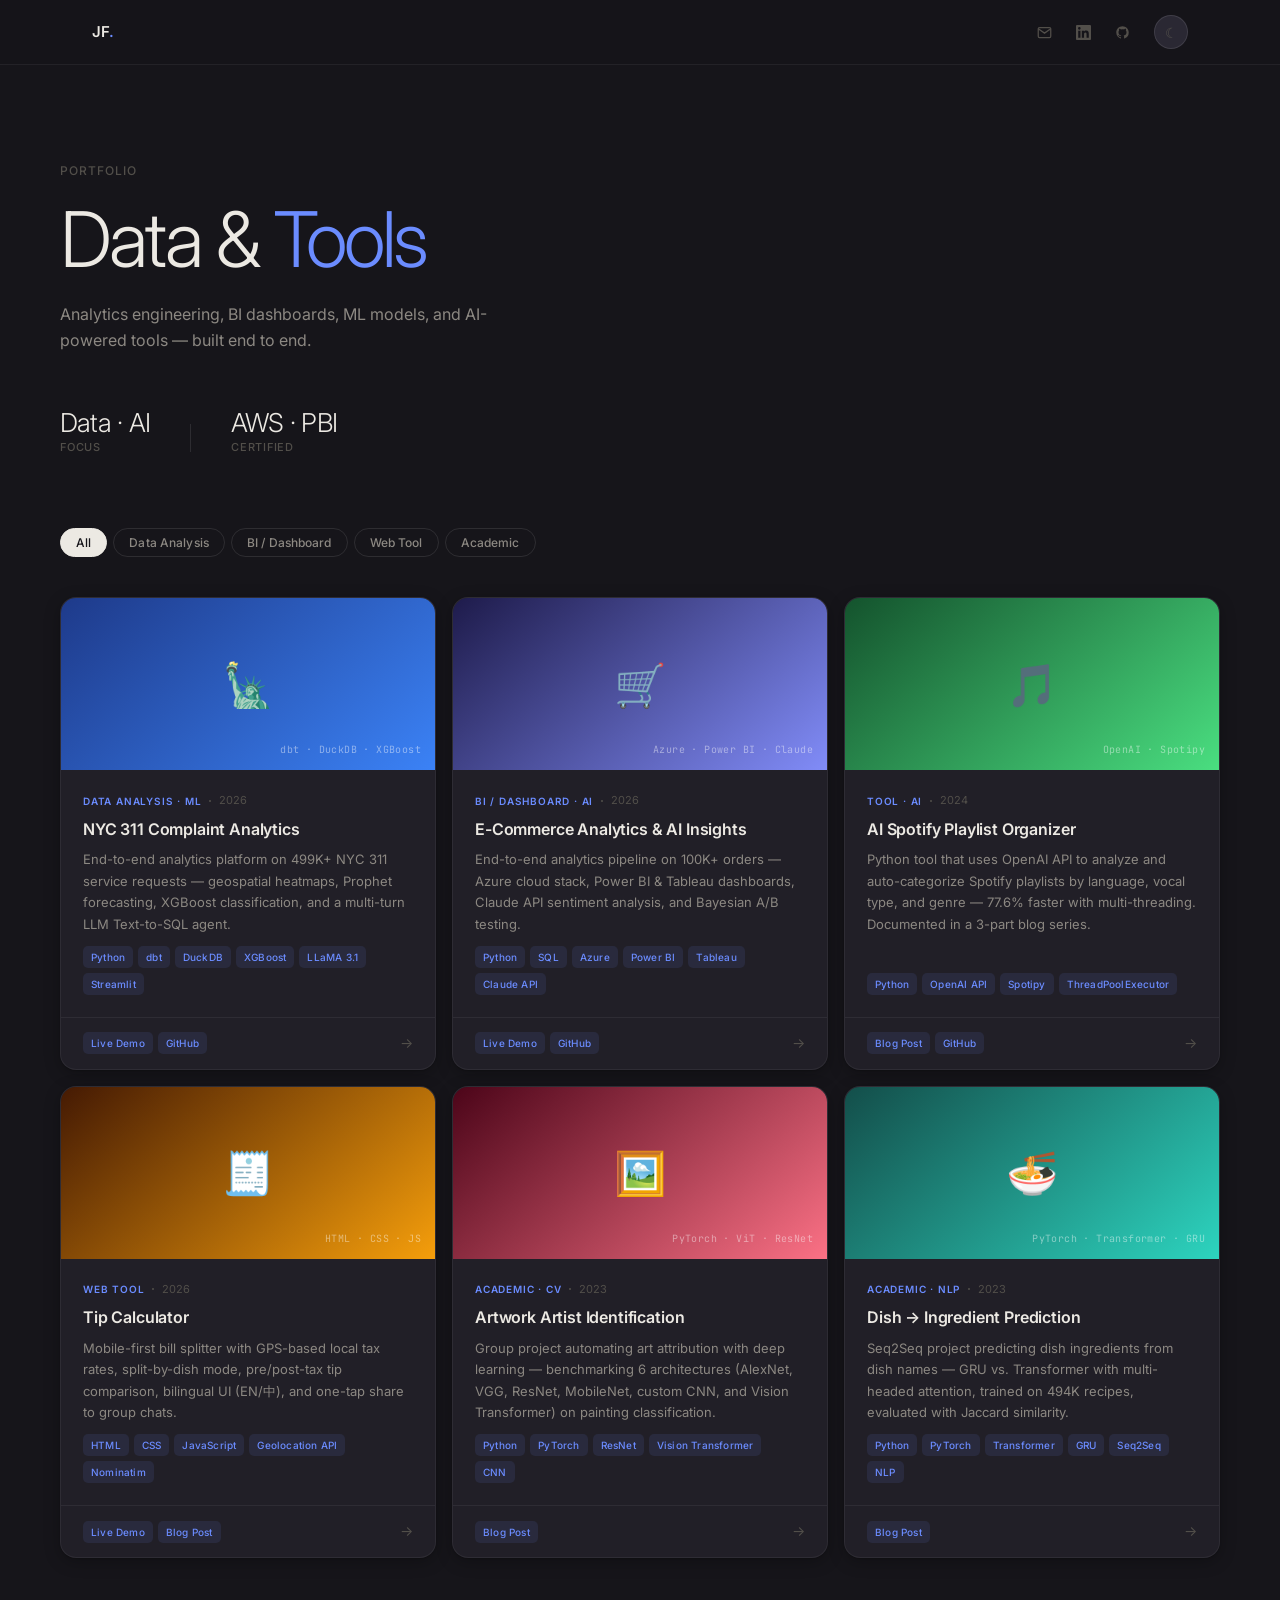
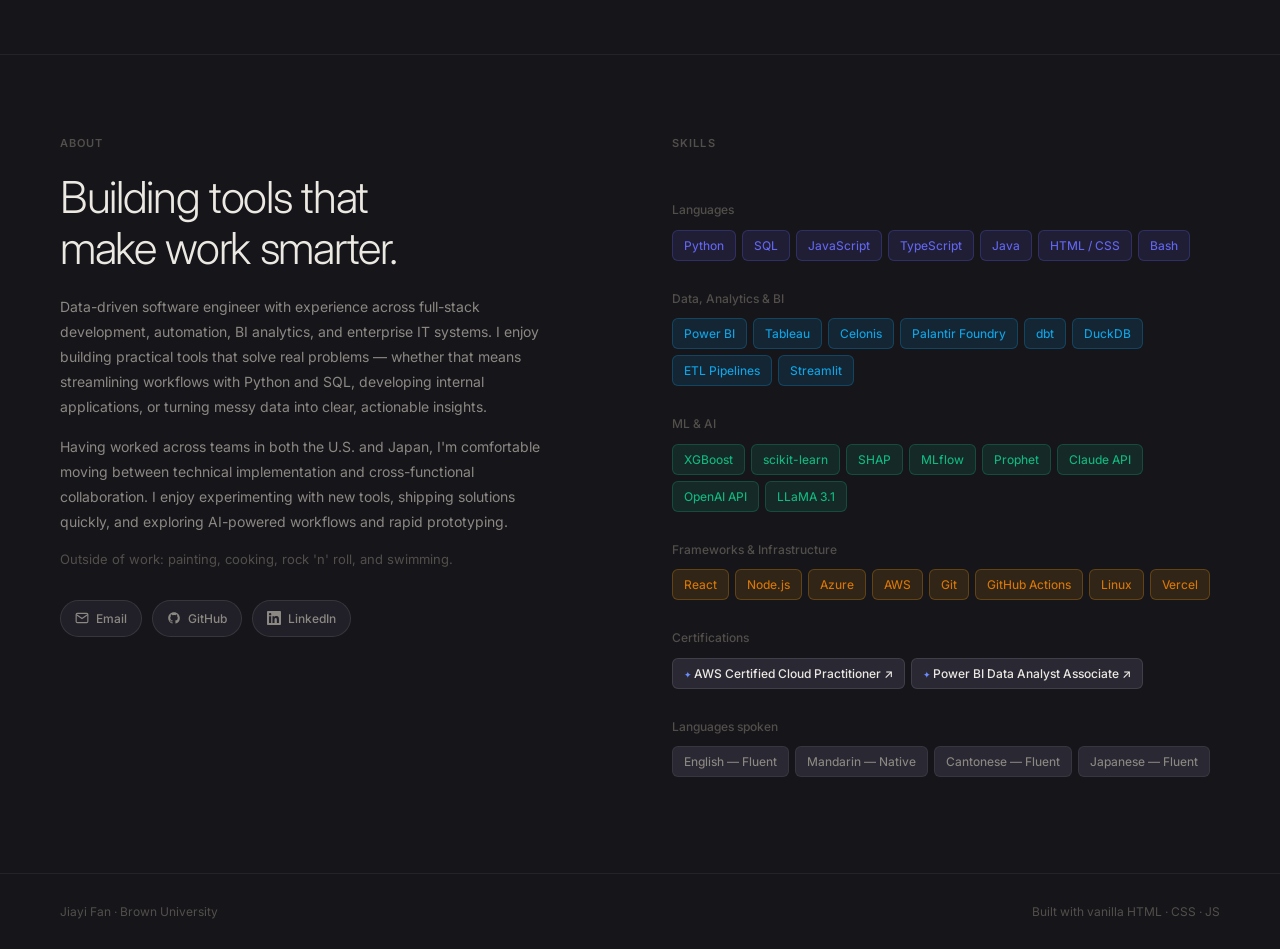
==== index.html @ 29609588 "Hide email text, update About bio from LinkedIn" ====
<!DOCTYPE html>
<html lang="en" data-theme="dark">
<head>
  <meta charset="UTF-8" />
  <meta name="viewport" content="width=device-width, initial-scale=1.0" />
  <title>JF — Data & Tools Portfolio</title>
  <meta name="description" content="Portfolio of data analytics, BI dashboards, and web tools by JF." />
  <link rel="stylesheet" href="style.css" />
  <link rel="preconnect" href="https://fonts.googleapis.com" />
  <link href="https://fonts.googleapis.com/css2?family=Inter:wght@300;400;500;600&family=JetBrains+Mono:wght@400;500&display=swap" rel="stylesheet" />
</head>
<body>

  <header class="site-header">
    <div class="header-inner">
      <div class="logo">JF<span class="logo-dot">.</span></div>
      <nav class="header-nav">
        <a href="mailto:jiayi_fan@alumni.brown.edu" class="nav-link nav-icon" aria-label="Email me">
          <svg width="15" height="15" viewBox="0 0 24 24" fill="none" stroke="currentColor" stroke-width="2"><path d="M4 4h16c1.1 0 2 .9 2 2v12c0 1.1-.9 2-2 2H4c-1.1 0-2-.9-2-2V6c0-1.1.9-2 2-2z"/><polyline points="22,6 12,13 2,6"/></svg>
        </a>
        <a href="https://www.linkedin.com/in/jiayifan26/" target="_blank" class="nav-link nav-icon" aria-label="LinkedIn">
          <svg width="15" height="15" viewBox="0 0 24 24" fill="currentColor"><path d="M20.447 20.452h-3.554v-5.569c0-1.328-.027-3.037-1.852-3.037-1.853 0-2.136 1.445-2.136 2.939v5.667H9.351V9h3.414v1.561h.046c.477-.9 1.637-1.85 3.37-1.85 3.601 0 4.267 2.37 4.267 5.455v6.286zM5.337 7.433a2.062 2.062 0 01-2.063-2.065 2.064 2.064 0 112.063 2.065zm1.782 13.019H3.555V9h3.564v11.452zM22.225 0H1.771C.792 0 0 .774 0 1.729v20.542C0 23.227.792 24 1.771 24h20.451C23.2 24 24 23.227 24 22.271V1.729C24 .774 23.2 0 22.222 0h.003z"/></svg>
        </a>
        <a href="https://github.com/jfan4926" target="_blank" class="nav-link nav-icon" aria-label="GitHub">
          <svg width="15" height="15" viewBox="0 0 24 24" fill="currentColor"><path d="M12 2C6.477 2 2 6.484 2 12.017c0 4.425 2.865 8.18 6.839 9.504.5.092.682-.217.682-.483 0-.237-.008-.868-.013-1.703-2.782.605-3.369-1.343-3.369-1.343-.454-1.158-1.11-1.466-1.11-1.466-.908-.62.069-.608.069-.608 1.003.07 1.531 1.032 1.531 1.032.892 1.53 2.341 1.088 2.91.832.092-.647.35-1.088.636-1.338-2.22-.253-4.555-1.113-4.555-4.951 0-1.093.39-1.988 1.029-2.688-.103-.253-.446-1.272.098-2.65 0 0 .84-.27 2.75 1.026A9.564 9.564 0 0112 6.844c.85.004 1.705.115 2.504.337 1.909-1.296 2.747-1.027 2.747-1.027.546 1.379.202 2.398.1 2.651.64.7 1.028 1.595 1.028 2.688 0 3.848-2.339 4.695-4.566 4.943.359.309.678.92.678 1.855 0 1.338-.012 2.419-.012 2.747 0 .268.18.58.688.482A10.019 10.019 0 0022 12.017C22 6.484 17.522 2 12 2z"/></svg>
        </a>
        <button class="theme-toggle" id="themeToggle" aria-label="Toggle theme">
          <span class="theme-icon sun">&#9728;</span>
          <span class="theme-icon moon">&#9790;</span>
        </button>
      </nav>
    </div>
  </header>

  <main>
    <!-- Hero -->
    <section class="hero">
      <div class="hero-inner">
        <p class="hero-eyebrow">Portfolio</p>
        <h1 class="hero-title">Data &amp; <em>Tools</em></h1>
        <p class="hero-sub">Analytics engineering, BI dashboards, ML models, and AI-powered tools — built end to end.</p>
        <div class="hero-stats">
          <div class="stat">
            <span class="stat-num">Data · AI</span>
            <span class="stat-label">Focus</span>
          </div>
          <div class="stat-divider"></div>
          <div class="stat">
            <span class="stat-num">AWS · PBI</span>
            <span class="stat-label">Certified</span>
          </div>
        </div>
      </div>
    </section>

    <!-- Filter -->
    <section class="filter-bar">
      <div class="filter-inner">
        <button class="filter-btn active" data-filter="all">All</button>
        <button class="filter-btn" data-filter="da">Data Analysis</button>
        <button class="filter-btn" data-filter="bi">BI / Dashboard</button>
        <button class="filter-btn" data-filter="tool">Web Tool</button>
        <button class="filter-btn" data-filter="academic">Academic</button>
      </div>
    </section>

    <!-- Project grid -->
    <section class="grid-section">
      <div class="project-grid" id="projectGrid"></div>
    </section>

    <!-- About & Contact -->
    <section class="about-section">
      <div class="about-inner">

        <div class="about-bio">
          <p class="section-label">About</p>
          <h2 class="about-title">Building tools that<br>make work smarter.</h2>
          <p class="about-text">Data-driven software engineer with experience across full-stack development, automation, BI analytics, and enterprise IT systems. I enjoy building practical tools that solve real problems — whether that means streamlining workflows with Python and SQL, developing internal applications, or turning messy data into clear, actionable insights.</p>
          <p class="about-text">Having worked across teams in both the U.S. and Japan, I'm comfortable moving between technical implementation and cross-functional collaboration. I enjoy experimenting with new tools, shipping solutions quickly, and exploring AI-powered workflows and rapid prototyping.</p>
          <p class="about-text" style="color: var(--text-3); font-size: 13px;">Outside of work: painting, cooking, rock 'n' roll, and swimming.</p>
          <div class="contact-links">
            <a href="mailto:jiayi_fan@alumni.brown.edu" class="contact-chip">
              <svg width="14" height="14" viewBox="0 0 24 24" fill="none" stroke="currentColor" stroke-width="2"><path d="M4 4h16c1.1 0 2 .9 2 2v12c0 1.1-.9 2-2 2H4c-1.1 0-2-.9-2-2V6c0-1.1.9-2 2-2z"/><polyline points="22,6 12,13 2,6"/></svg>
              Email
            </a>
            <a href="https://github.com/jfan4926" target="_blank" class="contact-chip">
              <svg width="14" height="14" viewBox="0 0 24 24" fill="currentColor"><path d="M12 2C6.477 2 2 6.484 2 12.017c0 4.425 2.865 8.18 6.839 9.504.5.092.682-.217.682-.483 0-.237-.008-.868-.013-1.703-2.782.605-3.369-1.343-3.369-1.343-.454-1.158-1.11-1.466-1.11-1.466-.908-.62.069-.608.069-.608 1.003.07 1.531 1.032 1.531 1.032.892 1.53 2.341 1.088 2.91.832.092-.647.35-1.088.636-1.338-2.22-.253-4.555-1.113-4.555-4.951 0-1.093.39-1.988 1.029-2.688-.103-.253-.446-1.272.098-2.65 0 0 .84-.27 2.75 1.026A9.564 9.564 0 0112 6.844c.85.004 1.705.115 2.504.337 1.909-1.296 2.747-1.027 2.747-1.027.546 1.379.202 2.398.1 2.651.64.7 1.028 1.595 1.028 2.688 0 3.848-2.339 4.695-4.566 4.943.359.309.678.92.678 1.855 0 1.338-.012 2.419-.012 2.747 0 .268.18.58.688.482A10.019 10.019 0 0022 12.017C22 6.484 17.522 2 12 2z"/></svg>
              GitHub
            </a>
            <a href="https://www.linkedin.com/in/jiayifan26/" target="_blank" class="contact-chip">
              <svg width="14" height="14" viewBox="0 0 24 24" fill="currentColor"><path d="M20.447 20.452h-3.554v-5.569c0-1.328-.027-3.037-1.852-3.037-1.853 0-2.136 1.445-2.136 2.939v5.667H9.351V9h3.414v1.561h.046c.477-.9 1.637-1.85 3.37-1.85 3.601 0 4.267 2.37 4.267 5.455v6.286zM5.337 7.433a2.062 2.062 0 01-2.063-2.065 2.064 2.064 0 112.063 2.065zm1.782 13.019H3.555V9h3.564v11.452zM22.225 0H1.771C.792 0 0 .774 0 1.729v20.542C0 23.227.792 24 1.771 24h20.451C23.2 24 24 23.227 24 22.271V1.729C24 .774 23.2 0 22.222 0h.003z"/></svg>
              LinkedIn
            </a>
          </div>
        </div>

        <div class="stack-panel">
          <p class="section-label">Skills</p>

          <div class="stack-group">
            <p class="stack-group-label">Languages</p>
            <div class="stack-tags" data-group="lang">
              <span class="stag">Python</span>
              <span class="stag">SQL</span>
              <span class="stag">JavaScript</span>
              <span class="stag">TypeScript</span>
              <span class="stag">Java</span>
              <span class="stag">HTML / CSS</span>
              <span class="stag">Bash</span>
            </div>
          </div>

          <div class="stack-group">
            <p class="stack-group-label">Data, Analytics & BI</p>
            <div class="stack-tags" data-group="data">
              <span class="stag">Power BI</span>
              <span class="stag">Tableau</span>
              <span class="stag">Celonis</span>
              <span class="stag">Palantir Foundry</span>
              <span class="stag">dbt</span>
              <span class="stag">DuckDB</span>
              <span class="stag">ETL Pipelines</span>
              <span class="stag">Streamlit</span>
            </div>
          </div>

          <div class="stack-group">
            <p class="stack-group-label">ML & AI</p>
            <div class="stack-tags" data-group="ml">
              <span class="stag">XGBoost</span>
              <span class="stag">scikit-learn</span>
              <span class="stag">SHAP</span>
              <span class="stag">MLflow</span>
              <span class="stag">Prophet</span>
              <span class="stag">Claude API</span>
              <span class="stag">OpenAI API</span>
              <span class="stag">LLaMA 3.1</span>
            </div>
          </div>

          <div class="stack-group">
            <p class="stack-group-label">Frameworks & Infrastructure</p>
            <div class="stack-tags" data-group="infra">
              <span class="stag">React</span>
              <span class="stag">Node.js</span>
              <span class="stag">Azure</span>
              <span class="stag">AWS</span>
              <span class="stag">Git</span>
              <span class="stag">GitHub Actions</span>
              <span class="stag">Linux</span>
              <span class="stag">Vercel</span>
            </div>
          </div>

          <div class="stack-group">
            <p class="stack-group-label">Certifications</p>
            <div class="stack-tags">
              <a href="https://www.credly.com/badges/e9403349-af2a-4915-9c46-10d5ec72975f/linked_in_profile" target="_blank" class="stag stag-cert">AWS Certified Cloud Practitioner ↗</a>
              <a href="https://learn.microsoft.com/api/credentials/share/en-us/Jo-5807/DD3075DA4A79745F?sharingId" target="_blank" class="stag stag-cert">Power BI Data Analyst Associate ↗</a>
            </div>
          </div>

          <div class="stack-group">
            <p class="stack-group-label">Languages spoken</p>
            <div class="stack-tags">
              <span class="stag">English — Fluent</span>
              <span class="stag">Mandarin — Native</span>
              <span class="stag">Cantonese — Fluent</span>
              <span class="stag">Japanese — Fluent</span>
            </div>
          </div>
        </div>

      </div>
    </section>
  </main>

  <footer class="site-footer">
    <div class="footer-inner">
      <span class="footer-text">Jiayi Fan · Brown University</span>
      <span class="footer-text">Built with vanilla HTML · CSS · JS</span>
    </div>
  </footer>

  <script src="data.js"></script>
  <script src="main.js"></script>
</body>
</html>
---- style.css ----
/* ── Variables ── */
:root {
  --bg: #f8f7f4;
  --bg-2: #f0ede8;
  --surface: #ffffff;
  --surface-2: #f4f2ee;
  --border: rgba(0,0,0,0.07);
  --border-strong: rgba(0,0,0,0.12);
  --text: #1a1814;
  --text-2: #6b6560;
  --text-3: #a8a39d;
  --accent: #1d4ed8;
  --accent-soft: #eff3ff;
  --tag-bg: rgba(29,78,216,0.07);
  --mono: 'JetBrains Mono', monospace;
  --sans: 'Inter', sans-serif;
  --radius: 16px;
  --radius-sm: 8px;
  --shadow: 0 1px 2px rgba(0,0,0,0.04), 0 4px 12px rgba(0,0,0,0.05);
  --shadow-hover: 0 8px 32px rgba(0,0,0,0.10);
  --transition: 0.22s cubic-bezier(0.4,0,0.2,1);
}

[data-theme="dark"] {
  --bg: #16151a;
  --bg-2: #1d1c22;
  --surface: #211f27;
  --surface-2: #2a2833;
  --border: rgba(255,255,255,0.06);
  --border-strong: rgba(255,255,255,0.1);
  --text: #ece9e3;
  --text-2: #8c8882;
  --text-3: #524f4a;
  --accent: #6b8cff;
  --accent-soft: rgba(107,140,255,0.1);
  --tag-bg: rgba(107,140,255,0.1);
  --shadow: 0 1px 2px rgba(0,0,0,0.2), 0 4px 16px rgba(0,0,0,0.25);
  --shadow-hover: 0 8px 40px rgba(0,0,0,0.4);
}

/* ── Reset ── */
*, *::before, *::after { box-sizing: border-box; margin: 0; padding: 0; }
html { font-size: 16px; scroll-behavior: smooth; }
body {
  font-family: var(--sans);
  background: var(--bg);
  color: var(--text);
  line-height: 1.6;
  min-height: 100vh;
  transition: background var(--transition), color var(--transition);
  -webkit-font-smoothing: antialiased;
}
a { color: inherit; text-decoration: none; }
button { cursor: pointer; border: none; background: none; font-family: inherit; }

/* ── Header ── */
.site-header {
  position: sticky;
  top: 0;
  z-index: 100;
  backdrop-filter: blur(20px);
  -webkit-backdrop-filter: blur(20px);
  background: color-mix(in srgb, var(--bg) 85%, transparent);
  border-bottom: 1px solid var(--border);
}
.header-inner {
  max-width: 1160px;
  margin: 0 auto;
  padding: 0 32px;
  height: 64px;
  display: flex;
  align-items: center;
  justify-content: space-between;
}
.logo {
  font-size: 15px;
  font-weight: 600;
  letter-spacing: -0.01em;
  color: var(--text);
}
.logo-dot { color: var(--accent); }
.header-nav { display: flex; align-items: center; gap: 24px; }
.nav-link {
  font-size: 13px;
  color: var(--text-2);
  transition: color var(--transition);
  font-weight: 450;
}
.nav-link:hover { color: var(--text); }

/* ── Theme toggle ── */
.theme-toggle {
  width: 34px;
  height: 34px;
  border-radius: 50%;
  border: 1px solid var(--border-strong);
  display: flex;
  align-items: center;
  justify-content: center;
  font-size: 14px;
  color: var(--text-3);
  background: var(--surface-2);
  transition: all var(--transition);
}
.theme-toggle:hover { color: var(--text); border-color: var(--text-3); }
[data-theme="dark"] .sun { display: none; }
[data-theme="light"] .moon { display: none; }

/* ── Hero ── */
.hero {
  padding: 96px 32px 72px;
}
.hero-inner { max-width: 1160px; margin: 0 auto; }
.hero-eyebrow {
  font-size: 12px;
  font-weight: 500;
  color: var(--text-3);
  letter-spacing: 0.08em;
  text-transform: uppercase;
  margin-bottom: 20px;
}
.hero-title {
  font-size: clamp(42px, 6vw, 80px);
  font-weight: 300;
  letter-spacing: -0.04em;
  line-height: 1.05;
  margin-bottom: 20px;
  color: var(--text);
}
.hero-title em {
  font-style: normal;
  color: var(--accent);
}
.hero-sub {
  font-size: 16px;
  color: var(--text-2);
  max-width: 480px;
  line-height: 1.65;
  font-weight: 400;
  margin-bottom: 56px;
}
.hero-stats {
  display: flex;
  align-items: flex-end;
  gap: 40px;
}
.stat { display: flex; flex-direction: column; gap: 3px; }
.stat-num {
  font-size: 26px;
  font-weight: 300;
  color: var(--text);
  letter-spacing: -0.03em;
  line-height: 1;
}
.stat-label {
  font-size: 11px;
  color: var(--text-3);
  text-transform: uppercase;
  letter-spacing: 0.07em;
  font-weight: 500;
}
.stat-divider {
  width: 1px;
  height: 28px;
  background: var(--border-strong);
  margin-bottom: 4px;
}

/* ── Filter bar ── */
.filter-bar {
  padding: 0 32px 40px;
}
.filter-inner {
  max-width: 1160px;
  margin: 0 auto;
  display: flex;
  gap: 6px;
  flex-wrap: wrap;
}
.filter-btn {
  padding: 6px 15px;
  border-radius: 100px;
  font-size: 12px;
  font-weight: 500;
  color: var(--text-2);
  border: 1px solid var(--border-strong);
  background: transparent;
  transition: all var(--transition);
  letter-spacing: 0.01em;
}
.filter-btn:hover { color: var(--text); border-color: var(--text-3); }
.filter-btn.active {
  background: var(--text);
  border-color: var(--text);
  color: var(--bg);
}

/* ── Project grid ── */
.grid-section {
  padding: 0 32px 96px;
}
.project-grid {
  max-width: 1160px;
  margin: 0 auto;
  display: grid;
  grid-template-columns: repeat(3, 1fr);
  gap: 16px;
}
@media (max-width: 960px) { .project-grid { grid-template-columns: repeat(2, 1fr); } }
@media (max-width: 600px) { .project-grid { grid-template-columns: 1fr; } }

/* ── Project card ── */
.card {
  background: var(--surface);
  border: 1px solid var(--border);
  border-radius: var(--radius);
  overflow: hidden;
  box-shadow: var(--shadow);
  transition: transform var(--transition), box-shadow var(--transition);
  cursor: pointer;
  display: flex;
  flex-direction: column;
}
.card:hover {
  transform: translateY(-3px);
  box-shadow: var(--shadow-hover);
}
.card-thumb {
  height: 172px;
  position: relative;
  overflow: hidden;
}
.card-thumb-bg {
  width: 100%;
  height: 100%;
  display: flex;
  align-items: center;
  justify-content: center;
}
.thumb-icon {
  font-size: 40px;
  opacity: 0.85;
}
.thumb-label {
  position: absolute;
  bottom: 12px;
  right: 14px;
  font-family: var(--mono);
  font-size: 10px;
  color: rgba(255,255,255,0.45);
  letter-spacing: 0.04em;
}
[data-theme="light"] .thumb-label { color: rgba(0,0,0,0.3); }

.card-body { padding: 22px; flex: 1; display: flex; flex-direction: column; gap: 9px; }
.card-meta { display: flex; align-items: center; gap: 8px; }
.card-type {
  font-size: 10px;
  font-weight: 600;
  color: var(--accent);
  text-transform: uppercase;
  letter-spacing: 0.08em;
}
.card-dot { width: 2px; height: 2px; border-radius: 50%; background: var(--text-3); }
.card-date { font-size: 11px; color: var(--text-3); }
.card-title {
  font-size: 16px;
  font-weight: 600;
  color: var(--text);
  line-height: 1.35;
  letter-spacing: -0.01em;
}
.card-desc {
  font-size: 13px;
  color: var(--text-2);
  line-height: 1.65;
  flex: 1;
}
.card-tags { display: flex; gap: 5px; flex-wrap: wrap; margin-top: 2px; }
.tag {
  padding: 3px 8px;
  border-radius: 5px;
  font-size: 10px;
  font-weight: 500;
  color: var(--accent);
  background: var(--tag-bg);
  letter-spacing: 0.02em;
}
.card-footer {
  padding: 14px 22px;
  border-top: 1px solid var(--border);
  display: flex;
  align-items: center;
  justify-content: space-between;
}
.card-links { display: flex; gap: 5px; }
.card-arrow {
  font-size: 14px;
  color: var(--text-3);
  transition: color var(--transition), transform var(--transition);
}
.card:hover .card-arrow { color: var(--text); transform: translateX(3px); }

/* ── Thumb palettes ── */
.thumb-blue   { background: linear-gradient(140deg, #1e3a8a 0%, #3b82f6 100%); }
.thumb-purple { background: linear-gradient(140deg, #2e1065 0%, #8b5cf6 100%); }
.thumb-teal   { background: linear-gradient(140deg, #134e4a 0%, #2dd4bf 100%); }
.thumb-green  { background: linear-gradient(140deg, #14532d 0%, #4ade80 100%); }
.thumb-rose   { background: linear-gradient(140deg, #4c0519 0%, #fb7185 100%); }
.thumb-amber  { background: linear-gradient(140deg, #451a03 0%, #f59e0b 100%); }
.thumb-slate  { background: linear-gradient(140deg, #0f172a 0%, #475569 100%); }
.thumb-indigo { background: linear-gradient(140deg, #1e1b4b 0%, #818cf8 100%); }

[data-theme="light"] .thumb-blue   { background: linear-gradient(140deg, #dbeafe 0%, #93c5fd 100%); }
[data-theme="light"] .thumb-purple { background: linear-gradient(140deg, #ede9fe 0%, #c4b5fd 100%); }
[data-theme="light"] .thumb-teal   { background: linear-gradient(140deg, #ccfbf1 0%, #5eead4 100%); }
[data-theme="light"] .thumb-green  { background: linear-gradient(140deg, #dcfce7 0%, #86efac 100%); }
[data-theme="light"] .thumb-rose   { background: linear-gradient(140deg, #ffe4e6 0%, #fda4af 100%); }
[data-theme="light"] .thumb-amber  { background: linear-gradient(140deg, #fef3c7 0%, #fcd34d 100%); }
[data-theme="light"] .thumb-slate  { background: linear-gradient(140deg, #f1f5f9 0%, #94a3b8 100%); }
[data-theme="light"] .thumb-indigo { background: linear-gradient(140deg, #e0e7ff 0%, #a5b4fc 100%); }

/* ── Footer ── */
.site-footer {
  border-top: 1px solid var(--border);
  padding: 28px 32px;
}
.footer-inner {
  max-width: 1160px;
  margin: 0 auto;
  display: flex;
  align-items: center;
  justify-content: space-between;
}
.footer-text { font-size: 12px; color: var(--text-3); }

/* ── Nav icon ── */
.nav-icon {
  display: flex;
  align-items: center;
  color: var(--text-3);
  transition: color var(--transition);
}
.nav-icon:hover { color: var(--text); }

/* ── About section ── */
.about-section {
  border-top: 1px solid var(--border);
  padding: 80px 32px 96px;
}
.about-inner {
  max-width: 1160px;
  margin: 0 auto;
  display: grid;
  grid-template-columns: 1fr 1fr;
  gap: 64px;
  align-items: start;
}
.section-label {
  font-size: 11px;
  font-weight: 600;
  color: var(--text-3);
  text-transform: uppercase;
  letter-spacing: 0.1em;
  margin-bottom: 20px;
}
.about-title {
  font-size: clamp(28px, 3.5vw, 44px);
  font-weight: 300;
  letter-spacing: -0.03em;
  line-height: 1.15;
  margin-bottom: 20px;
  color: var(--text);
}
.about-text {
  font-size: 14px;
  color: var(--text-2);
  line-height: 1.8;
  margin-bottom: 14px;
  max-width: 480px;
}
.contact-links {
  display: flex;
  gap: 10px;
  flex-wrap: wrap;
  margin-top: 28px;
}
.contact-chip {
  display: inline-flex;
  align-items: center;
  gap: 7px;
  padding: 8px 14px;
  border-radius: 100px;
  border: 1px solid var(--border-strong);
  font-size: 12px;
  font-weight: 500;
  color: var(--text-2);
  background: var(--surface);
  transition: all var(--transition);
}
.contact-chip:hover {
  border-color: var(--accent);
  color: var(--accent);
  background: var(--accent-soft);
}

/* ── Stack panel ── */
.stack-panel { display: flex; flex-direction: column; gap: 28px; }
.stack-group { display: flex; flex-direction: column; gap: 10px; }
.stack-group-label {
  font-size: 12px;
  font-weight: 500;
  color: var(--text-3);
}
.stack-tags { display: flex; flex-wrap: wrap; gap: 6px; }
.stag {
  padding: 5px 11px;
  border-radius: 6px;
  font-size: 12px;
  font-weight: 450;
  color: var(--text-2);
  background: var(--surface-2);
  border: 1px solid var(--border);
  transition: all var(--transition);
}
.stag:hover {
  color: var(--accent);
  border-color: var(--accent);
  background: var(--accent-soft);
}
/* per-group tints */
[data-group="lang"]  .stag { background: rgba(99,102,241,0.07);  border-color: rgba(99,102,241,0.18);  color: #6366f1; }
[data-group="data"]  .stag { background: rgba(14,165,233,0.07);  border-color: rgba(14,165,233,0.18);  color: #0ea5e9; }
[data-group="ml"]    .stag { background: rgba(16,185,129,0.07);  border-color: rgba(16,185,129,0.18);  color: #10b981; }
[data-group="infra"] .stag { background: rgba(245,158,11,0.07);  border-color: rgba(245,158,11,0.18);  color: #d97706; }

[data-theme="dark"] [data-group="lang"]  .stag { background: rgba(99,102,241,0.12);  border-color: rgba(99,102,241,0.25); }
[data-theme="dark"] [data-group="data"]  .stag { background: rgba(14,165,233,0.12);  border-color: rgba(14,165,233,0.25); }
[data-theme="dark"] [data-group="ml"]    .stag { background: rgba(16,185,129,0.12);  border-color: rgba(16,185,129,0.25); }
[data-theme="dark"] [data-group="infra"] .stag { background: rgba(245,158,11,0.12);  border-color: rgba(245,158,11,0.25); }

.stag-cert {
  color: var(--text);
  border-color: var(--border-strong);
  font-weight: 500;
  text-decoration: none;
}
.stag-cert:hover { opacity: 0.8; }
.stag-cert::before {
  content: '✦ ';
  font-size: 9px;
  color: var(--accent);
}

@media (max-width: 768px) {
  .about-inner { grid-template-columns: 1fr; gap: 40px; }
  .about-section { padding: 56px 20px 64px; }
}

/* ── Detail page ── */
.detail-hero {
  padding: 72px 32px 48px;
  border-bottom: 1px solid var(--border);
}
.detail-hero-inner { max-width: 880px; margin: 0 auto; }
.back-link {
  display: inline-flex;
  align-items: center;
  gap: 6px;
  font-size: 12px;
  font-weight: 500;
  color: var(--text-3);
  margin-bottom: 36px;
  transition: color var(--transition);
  letter-spacing: 0.01em;
}
.back-link:hover { color: var(--text); }
.detail-type {
  font-size: 11px;
  font-weight: 600;
  color: var(--accent);
  text-transform: uppercase;
  letter-spacing: 0.1em;
  margin-bottom: 14px;
}
.detail-title {
  font-size: clamp(30px, 4vw, 52px);
  font-weight: 300;
  letter-spacing: -0.03em;
  line-height: 1.1;
  margin-bottom: 18px;
  color: var(--text);
}
.detail-desc {
  font-size: 16px;
  color: var(--text-2);
  max-width: 640px;
  line-height: 1.7;
  margin-bottom: 32px;
}
.detail-actions { display: flex; gap: 10px; flex-wrap: wrap; }
.btn {
  display: inline-flex;
  align-items: center;
  gap: 6px;
  padding: 9px 18px;
  border-radius: var(--radius-sm);
  font-size: 13px;
  font-weight: 500;
  transition: all var(--transition);
}
.btn-primary {
  background: var(--text);
  color: var(--bg);
  border: 1px solid var(--text);
}
.btn-primary:hover { opacity: 0.82; }
.btn-ghost {
  background: transparent;
  color: var(--text-2);
  border: 1px solid var(--border-strong);
}
.btn-ghost:hover { border-color: var(--text-3); color: var(--text); }

.detail-content { padding: 52px 32px 96px; }
.detail-content-inner {
  max-width: 880px;
  margin: 0 auto;
  display: grid;
  grid-template-columns: 1fr 260px;
  gap: 48px;
}
.detail-main h2 {
  font-size: 13px;
  font-weight: 600;
  color: var(--text-3);
  text-transform: uppercase;
  letter-spacing: 0.08em;
  margin-bottom: 14px;
  margin-top: 36px;
}
.detail-main h2:first-child { margin-top: 0; }
.detail-main p {
  font-size: 14px;
  color: var(--text-2);
  line-height: 1.8;
  margin-bottom: 16px;
}
.detail-main ul { list-style: none; padding: 0; margin-bottom: 16px; }
.detail-main ul li {
  font-size: 14px;
  color: var(--text-2);
  padding: 7px 0 7px 18px;
  position: relative;
  line-height: 1.7;
  border-bottom: 1px solid var(--border);
}
.detail-main ul li:last-child { border-bottom: none; }
.detail-main ul li::before {
  content: '';
  position: absolute;
  left: 0;
  top: 17px;
  width: 5px;
  height: 1px;
  background: var(--accent);
}

.detail-sidebar { display: flex; flex-direction: column; gap: 16px; }
.sidebar-card {
  background: var(--surface);
  border: 1px solid var(--border);
  border-radius: var(--radius-sm);
  padding: 20px;
}
.sidebar-card h3 {
  font-size: 10px;
  font-weight: 600;
  color: var(--text-3);
  text-transform: uppercase;
  letter-spacing: 0.1em;
  margin-bottom: 14px;
}
.tech-list { display: flex; flex-wrap: wrap; gap: 5px; }
.metric-row {
  display: flex;
  justify-content: space-between;
  align-items: center;
  padding: 8px 0;
  border-bottom: 1px solid var(--border);
  font-size: 13px;
}
.metric-row:last-child { border-bottom: none; }
.metric-key { color: var(--text-3); font-size: 12px; }
.metric-val { color: var(--text); font-weight: 500; font-size: 13px; }

/* ── Responsive ── */
@media (max-width: 768px) {
  .hero { padding: 56px 20px 48px; }
  .filter-bar { padding: 0 20px 28px; }
  .grid-section { padding: 0 20px 64px; }
  .detail-hero { padding: 48px 20px 36px; }
  .detail-content { padding: 36px 20px 64px; }
  .detail-content-inner { grid-template-columns: 1fr; }
  .detail-sidebar { order: -1; flex-direction: row; flex-wrap: wrap; }
  .sidebar-card { flex: 1; min-width: 200px; }
  .header-inner { padding: 0 20px; }
}

/* ── Animations ── */
@keyframes fadeUp {
  from { opacity: 0; transform: translateY(12px); }
  to   { opacity: 1; transform: translateY(0); }
}
.card {
  animation: fadeUp 0.35s ease both;
}
.card:nth-child(1) { animation-delay: 0.04s; }
.card:nth-child(2) { animation-delay: 0.08s; }
.card:nth-child(3) { animation-delay: 0.12s; }
.card:nth-child(4) { animation-delay: 0.16s; }
.card:nth-child(5) { animation-delay: 0.20s; }
.card:nth-child(6) { animation-delay: 0.24s; }
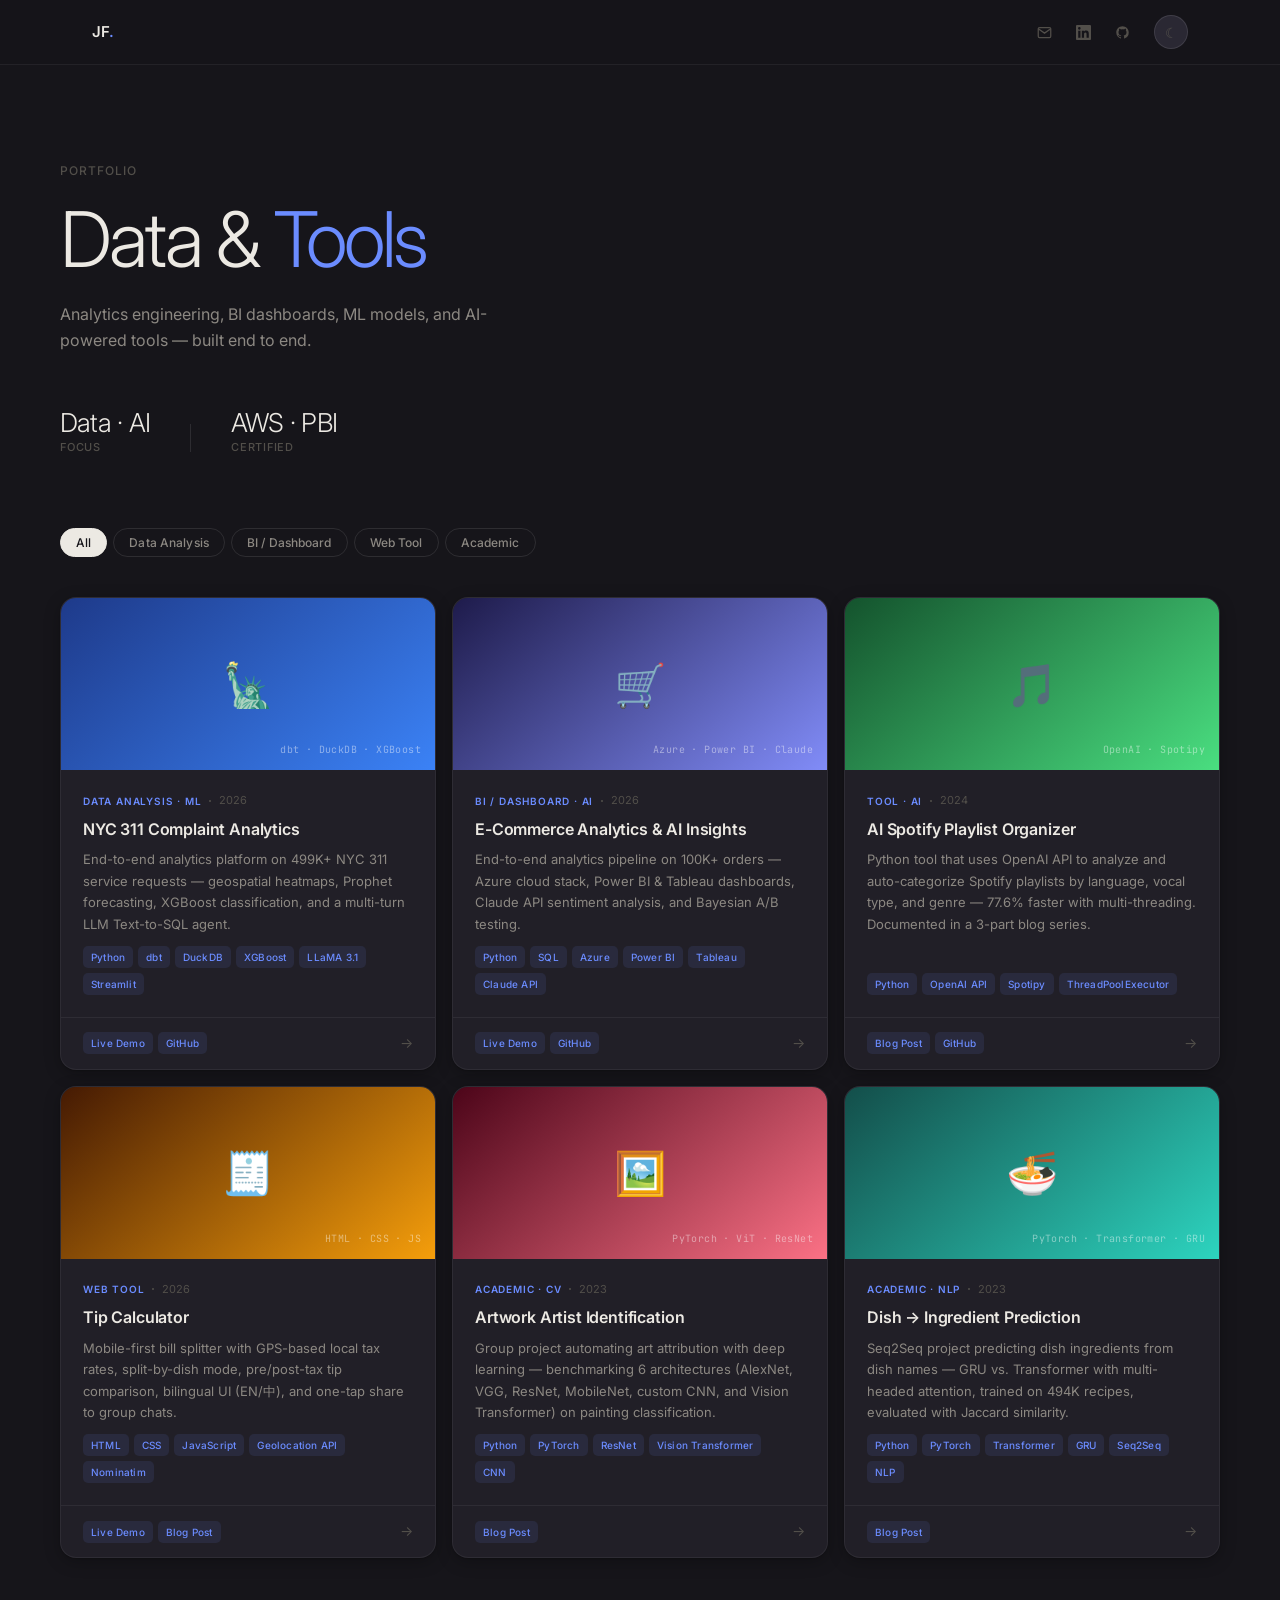
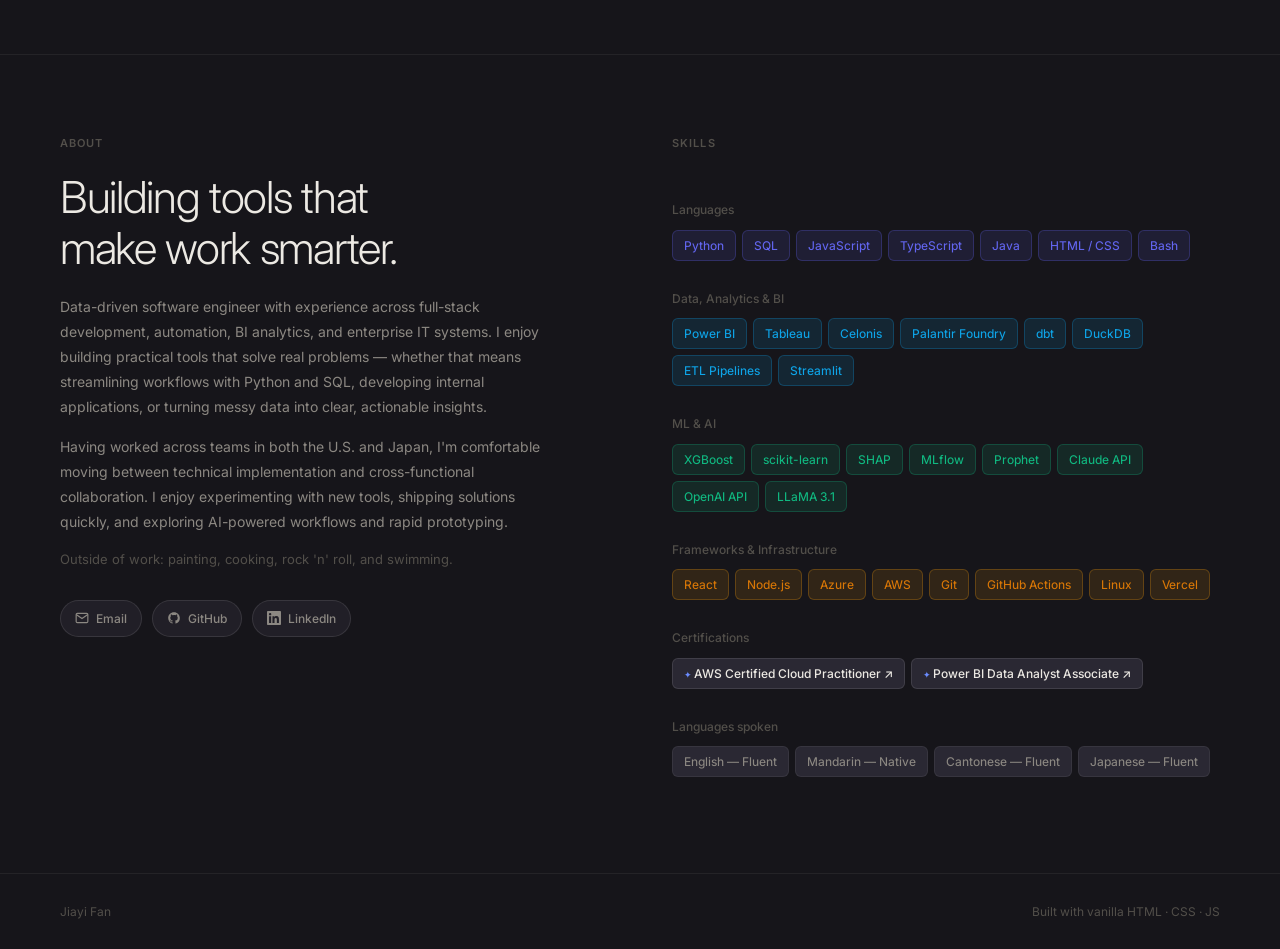
==== commit bc767e32: "Remove Brown University from footer" ====
--- a/index.html
+++ b/index.html
@@ -178,7 +178,7 @@
 
   <footer class="site-footer">
     <div class="footer-inner">
-      <span class="footer-text">Jiayi Fan · Brown University</span>
+      <span class="footer-text">Jiayi Fan</span>
       <span class="footer-text">Built with vanilla HTML · CSS · JS</span>
     </div>
   </footer>
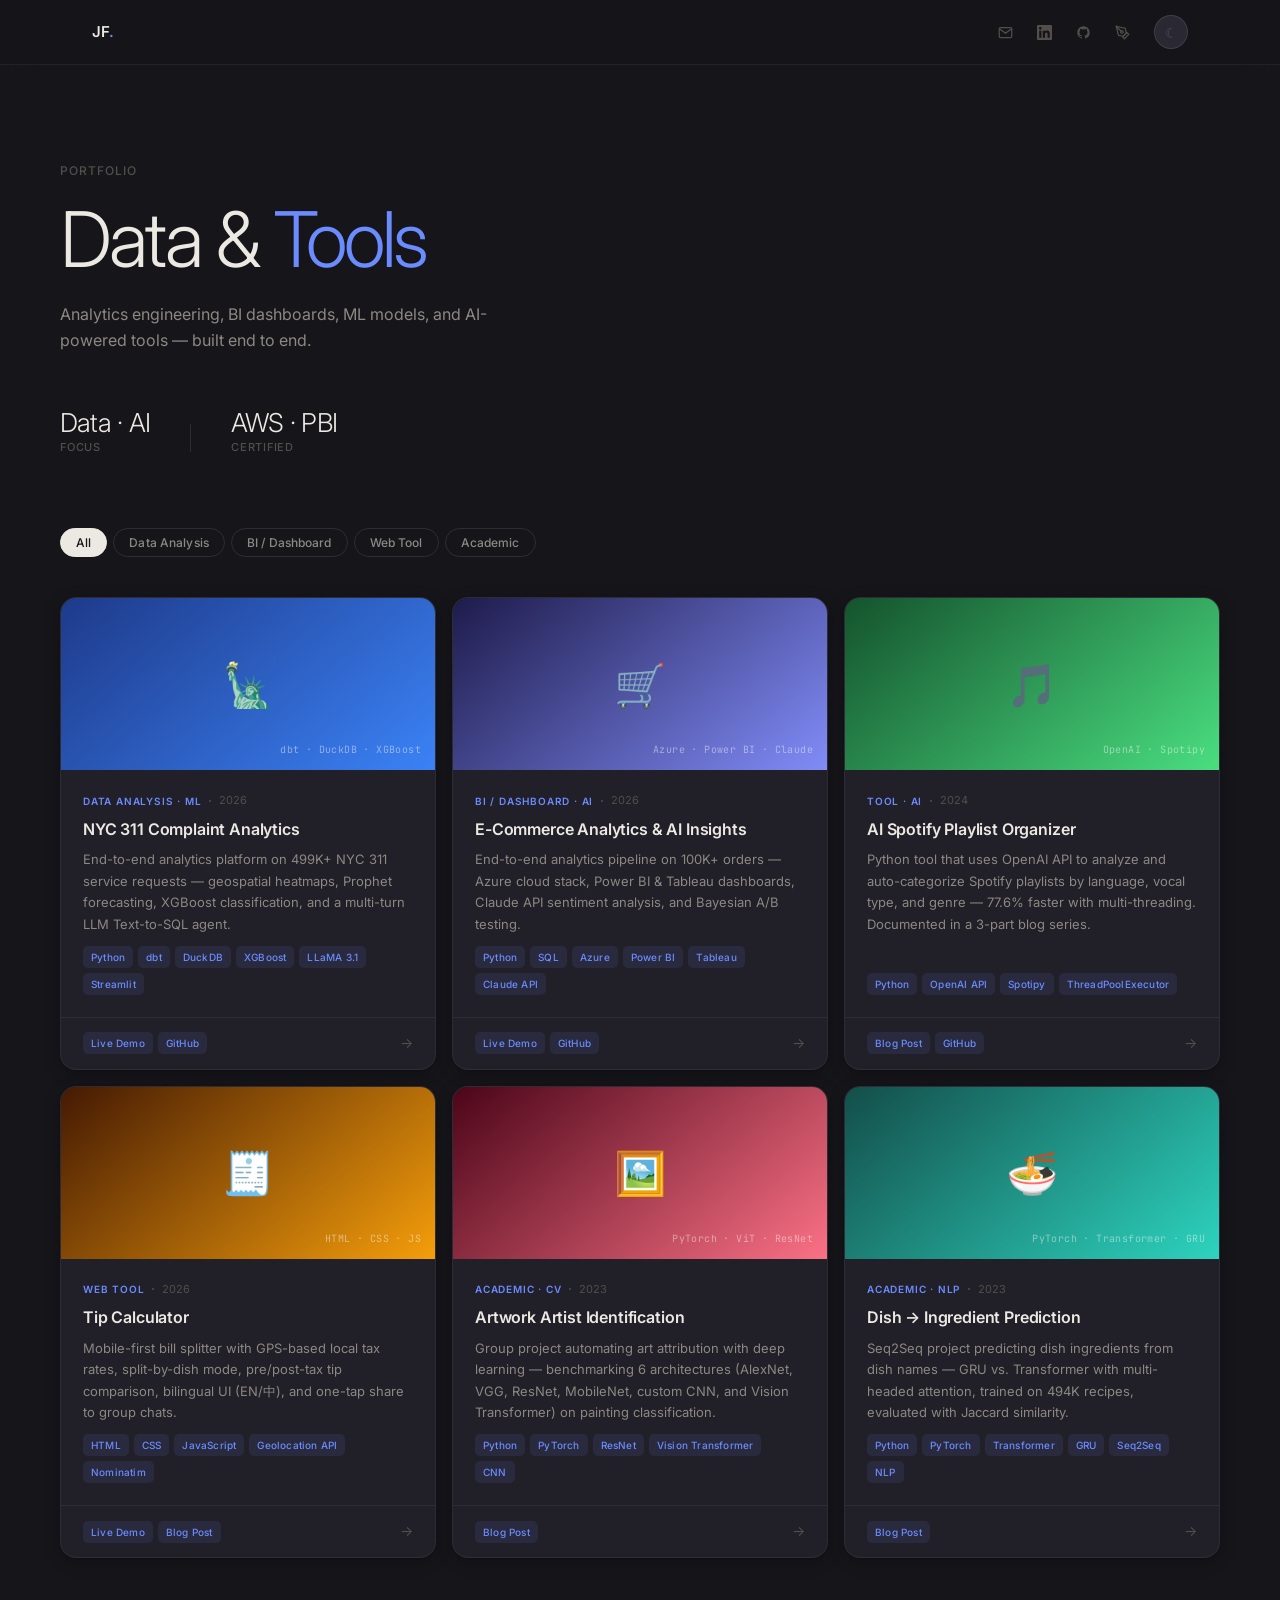
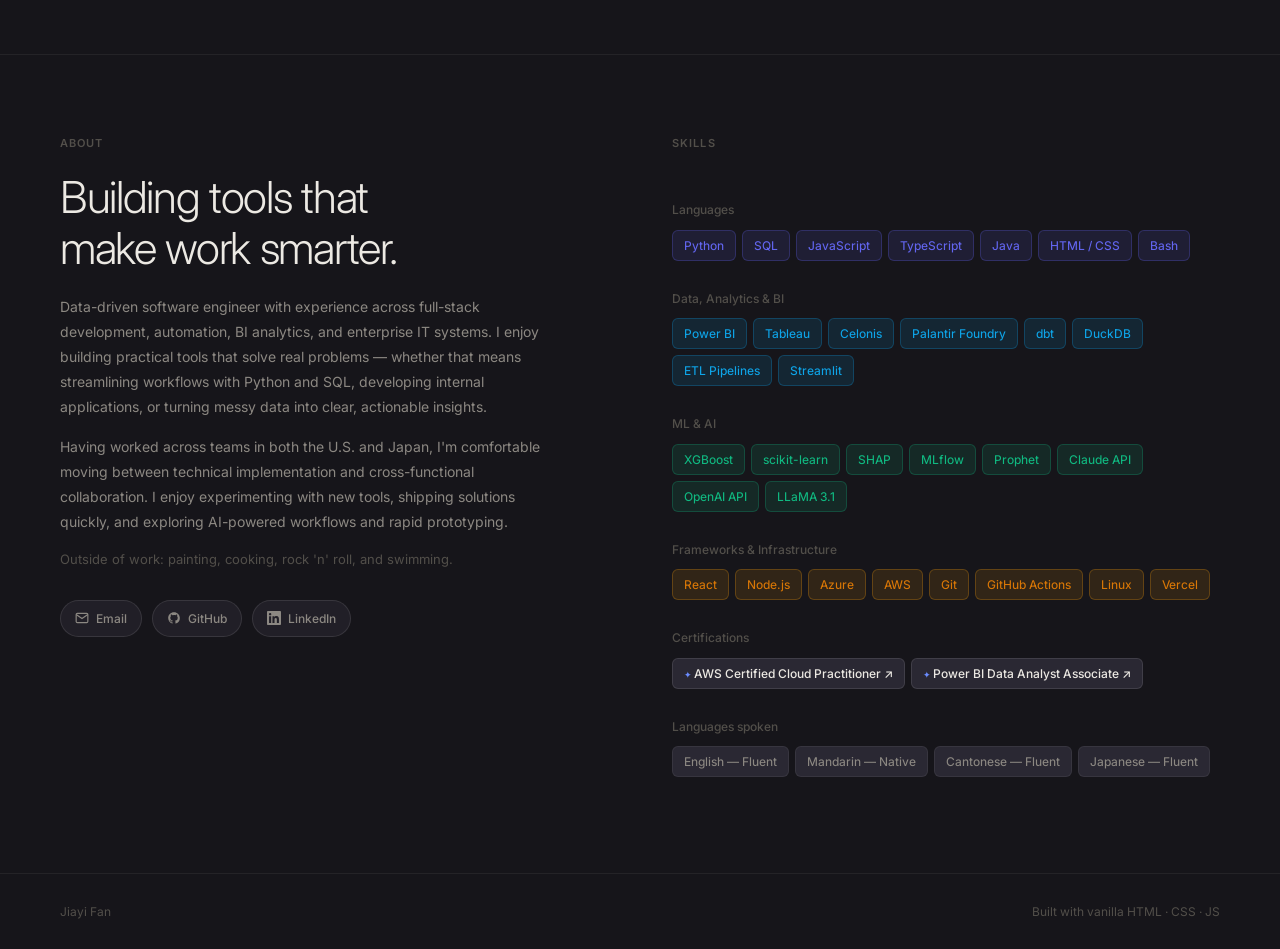
==== commit c35a1f3f: "Add blog link to header nav" ====
--- a/index.html
+++ b/index.html
@@ -23,6 +23,9 @@
         </a>
         <a href="https://github.com/jfan4926" target="_blank" class="nav-link nav-icon" aria-label="GitHub">
           <svg width="15" height="15" viewBox="0 0 24 24" fill="currentColor"><path d="M12 2C6.477 2 2 6.484 2 12.017c0 4.425 2.865 8.18 6.839 9.504.5.092.682-.217.682-.483 0-.237-.008-.868-.013-1.703-2.782.605-3.369-1.343-3.369-1.343-.454-1.158-1.11-1.466-1.11-1.466-.908-.62.069-.608.069-.608 1.003.07 1.531 1.032 1.531 1.032.892 1.53 2.341 1.088 2.91.832.092-.647.35-1.088.636-1.338-2.22-.253-4.555-1.113-4.555-4.951 0-1.093.39-1.988 1.029-2.688-.103-.253-.446-1.272.098-2.65 0 0 .84-.27 2.75 1.026A9.564 9.564 0 0112 6.844c.85.004 1.705.115 2.504.337 1.909-1.296 2.747-1.027 2.747-1.027.546 1.379.202 2.398.1 2.651.64.7 1.028 1.595 1.028 2.688 0 3.848-2.339 4.695-4.566 4.943.359.309.678.92.678 1.855 0 1.338-.012 2.419-.012 2.747 0 .268.18.58.688.482A10.019 10.019 0 0022 12.017C22 6.484 17.522 2 12 2z"/></svg>
+        </a>
+        <a href="https://theparnassus.xyz/" target="_blank" class="nav-link nav-icon" aria-label="Blog">
+          <svg width="15" height="15" viewBox="0 0 24 24" fill="none" stroke="currentColor" stroke-width="2" stroke-linecap="round" stroke-linejoin="round"><path d="M12 19l7-7 3 3-7 7-3-3z"/><path d="M18 13l-1.5-7.5L2 2l3.5 14.5L13 18l5-5z"/><path d="M2 2l7.586 7.586"/><circle cx="11" cy="11" r="2"/></svg>
         </a>
         <button class="theme-toggle" id="themeToggle" aria-label="Toggle theme">
           <span class="theme-icon sun">&#9728;</span>
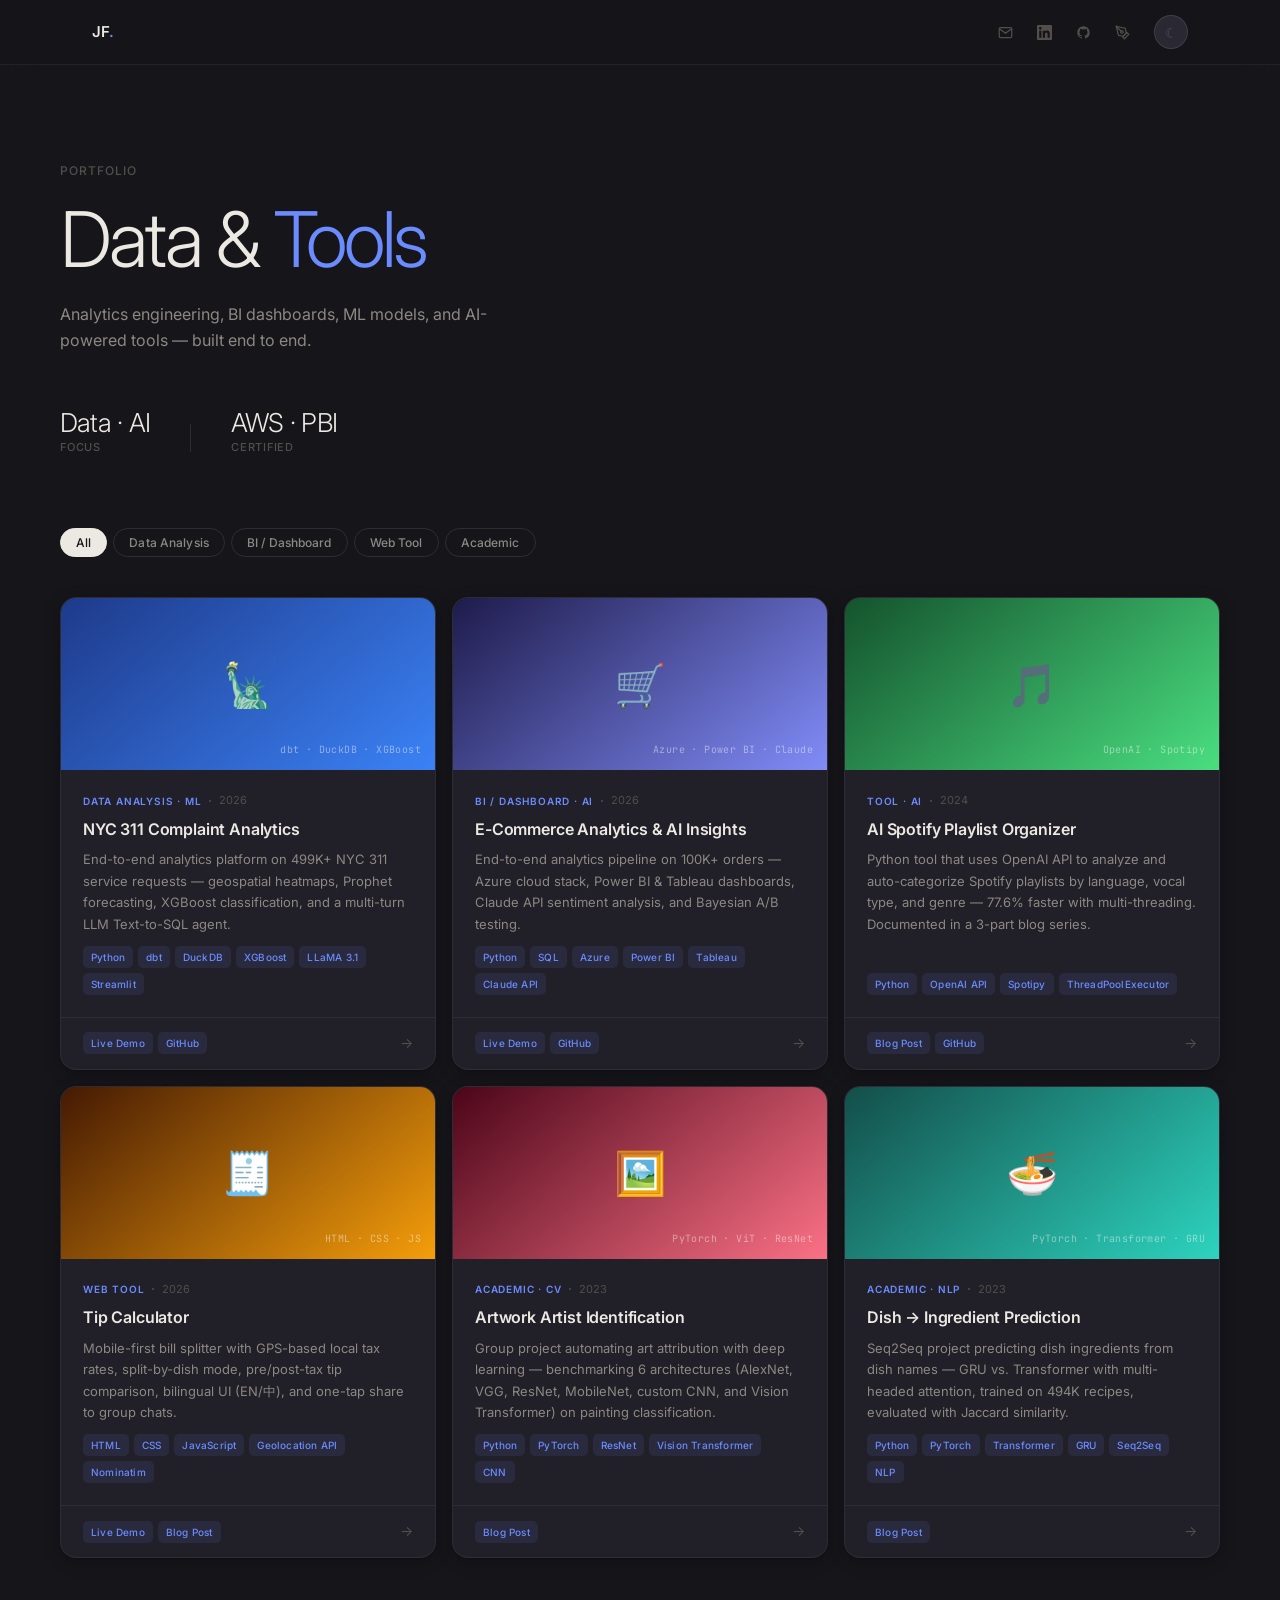
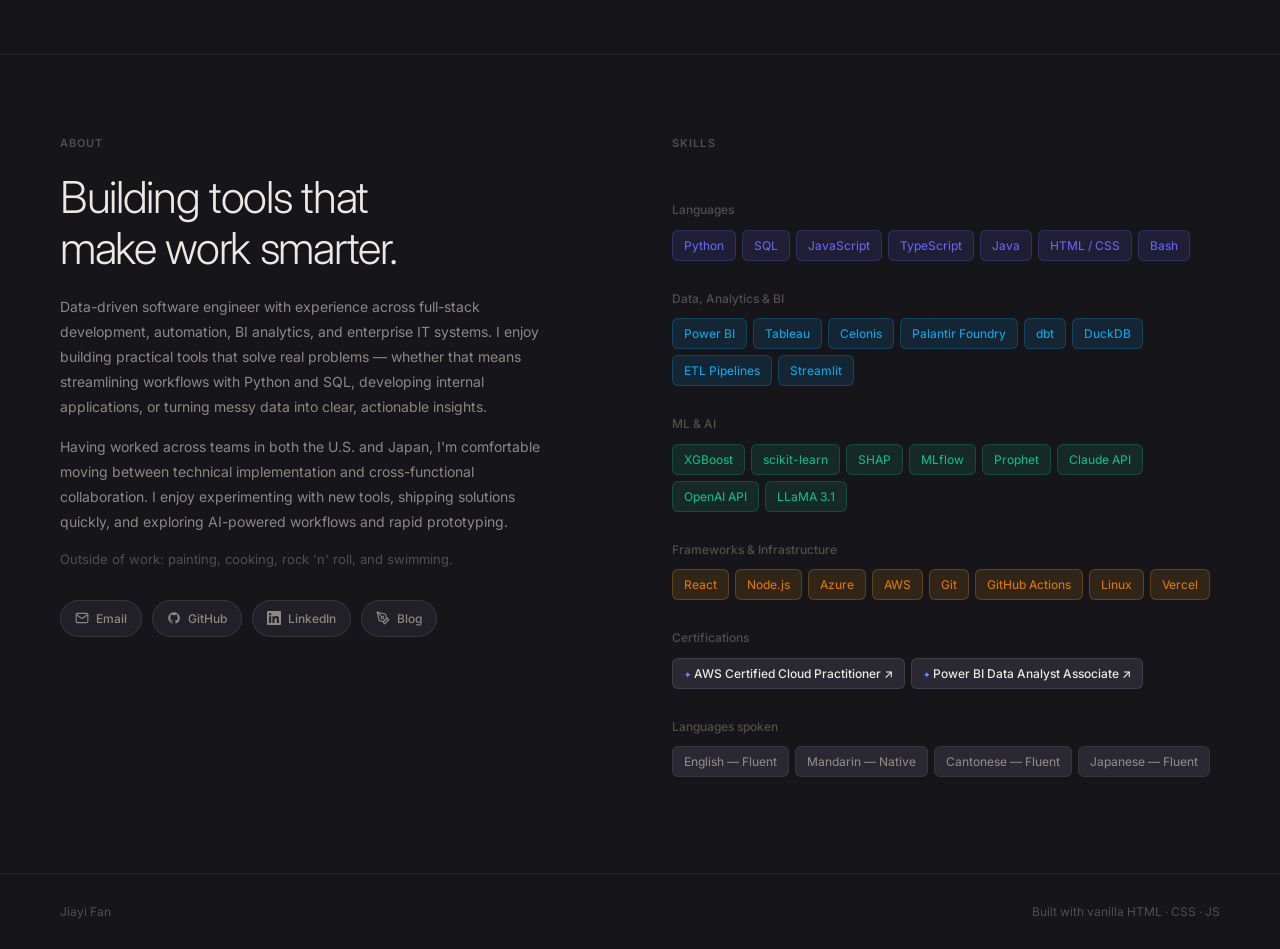
==== commit c9f9ae25: "Add blog link to About contact chips" ====
--- a/index.html
+++ b/index.html
@@ -95,6 +95,10 @@
               <svg width="14" height="14" viewBox="0 0 24 24" fill="currentColor"><path d="M20.447 20.452h-3.554v-5.569c0-1.328-.027-3.037-1.852-3.037-1.853 0-2.136 1.445-2.136 2.939v5.667H9.351V9h3.414v1.561h.046c.477-.9 1.637-1.85 3.37-1.85 3.601 0 4.267 2.37 4.267 5.455v6.286zM5.337 7.433a2.062 2.062 0 01-2.063-2.065 2.064 2.064 0 112.063 2.065zm1.782 13.019H3.555V9h3.564v11.452zM22.225 0H1.771C.792 0 0 .774 0 1.729v20.542C0 23.227.792 24 1.771 24h20.451C23.2 24 24 23.227 24 22.271V1.729C24 .774 23.2 0 22.222 0h.003z"/></svg>
               LinkedIn
             </a>
+            <a href="https://theparnassus.xyz/" target="_blank" class="contact-chip">
+              <svg width="14" height="14" viewBox="0 0 24 24" fill="none" stroke="currentColor" stroke-width="2" stroke-linecap="round" stroke-linejoin="round"><path d="M12 19l7-7 3 3-7 7-3-3z"/><path d="M18 13l-1.5-7.5L2 2l3.5 14.5L13 18l5-5z"/><path d="M2 2l7.586 7.586"/><circle cx="11" cy="11" r="2"/></svg>
+              Blog
+            </a>
           </div>
         </div>
 
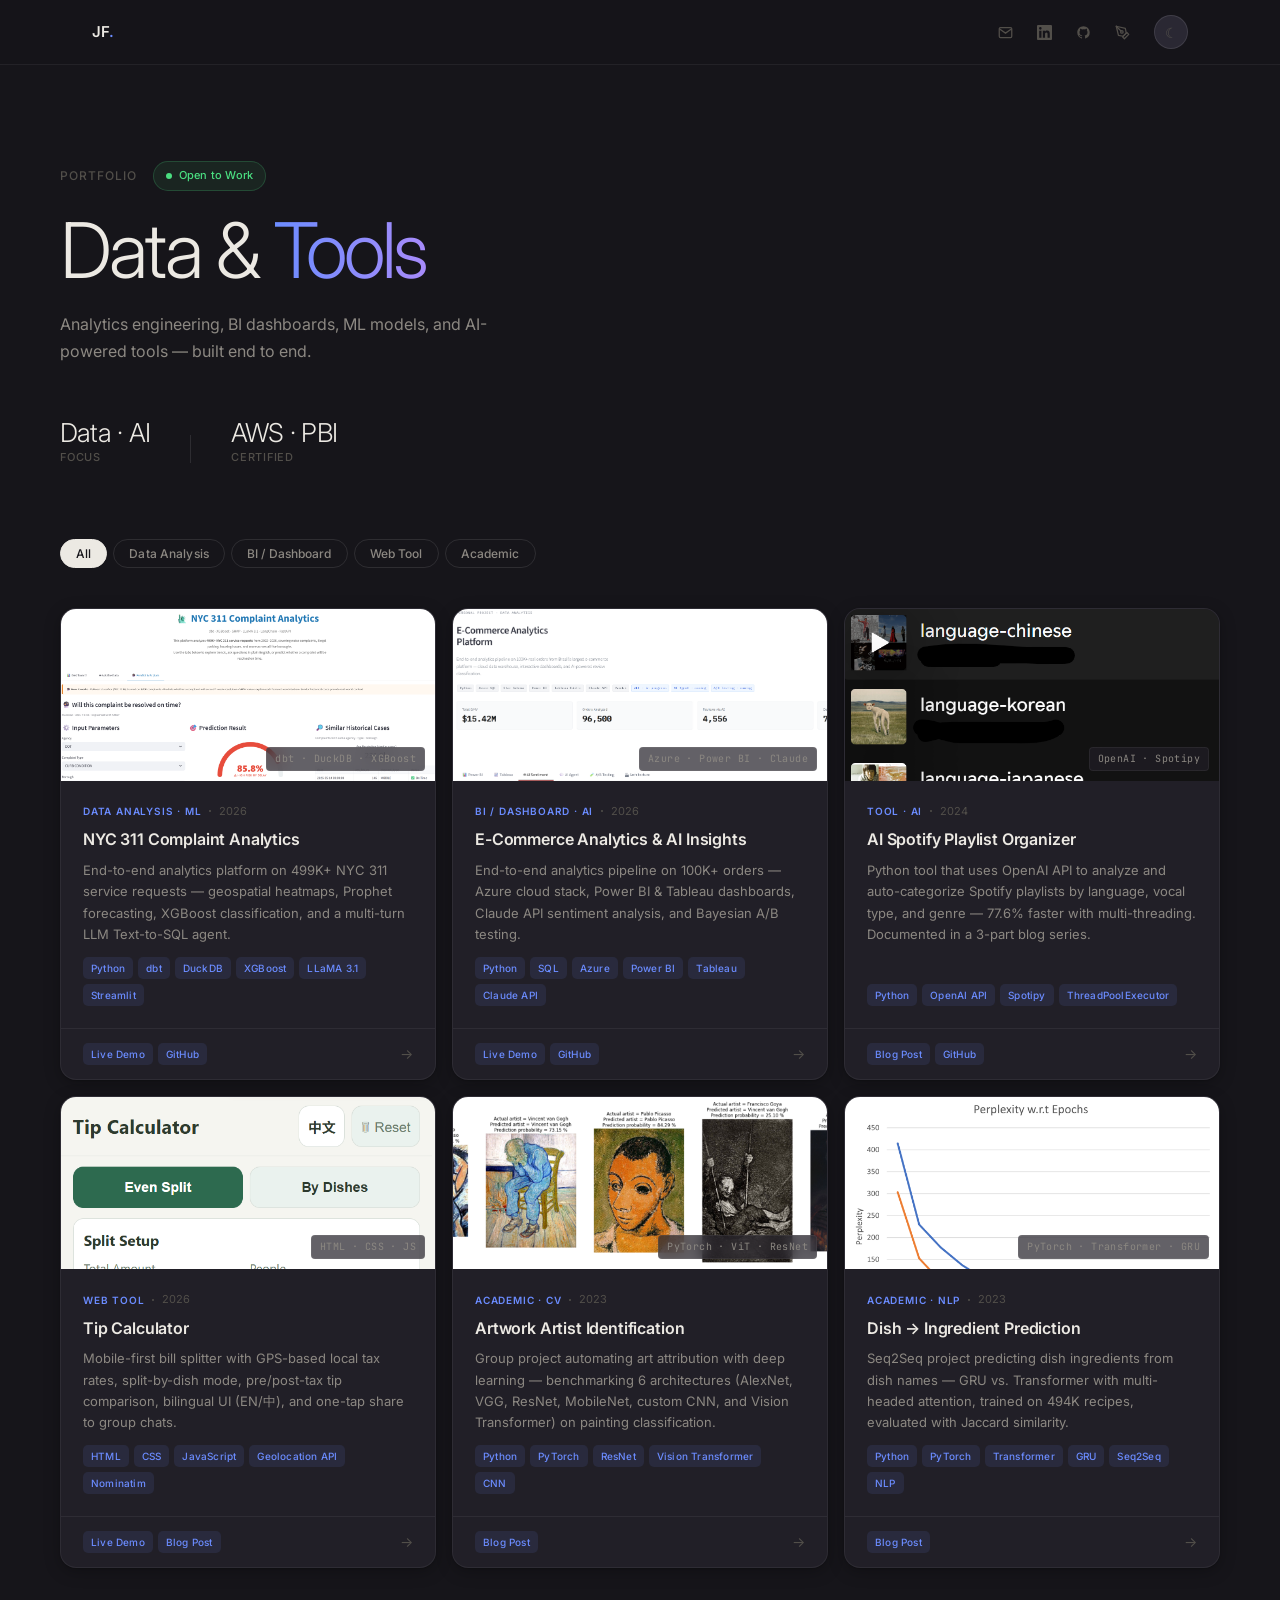
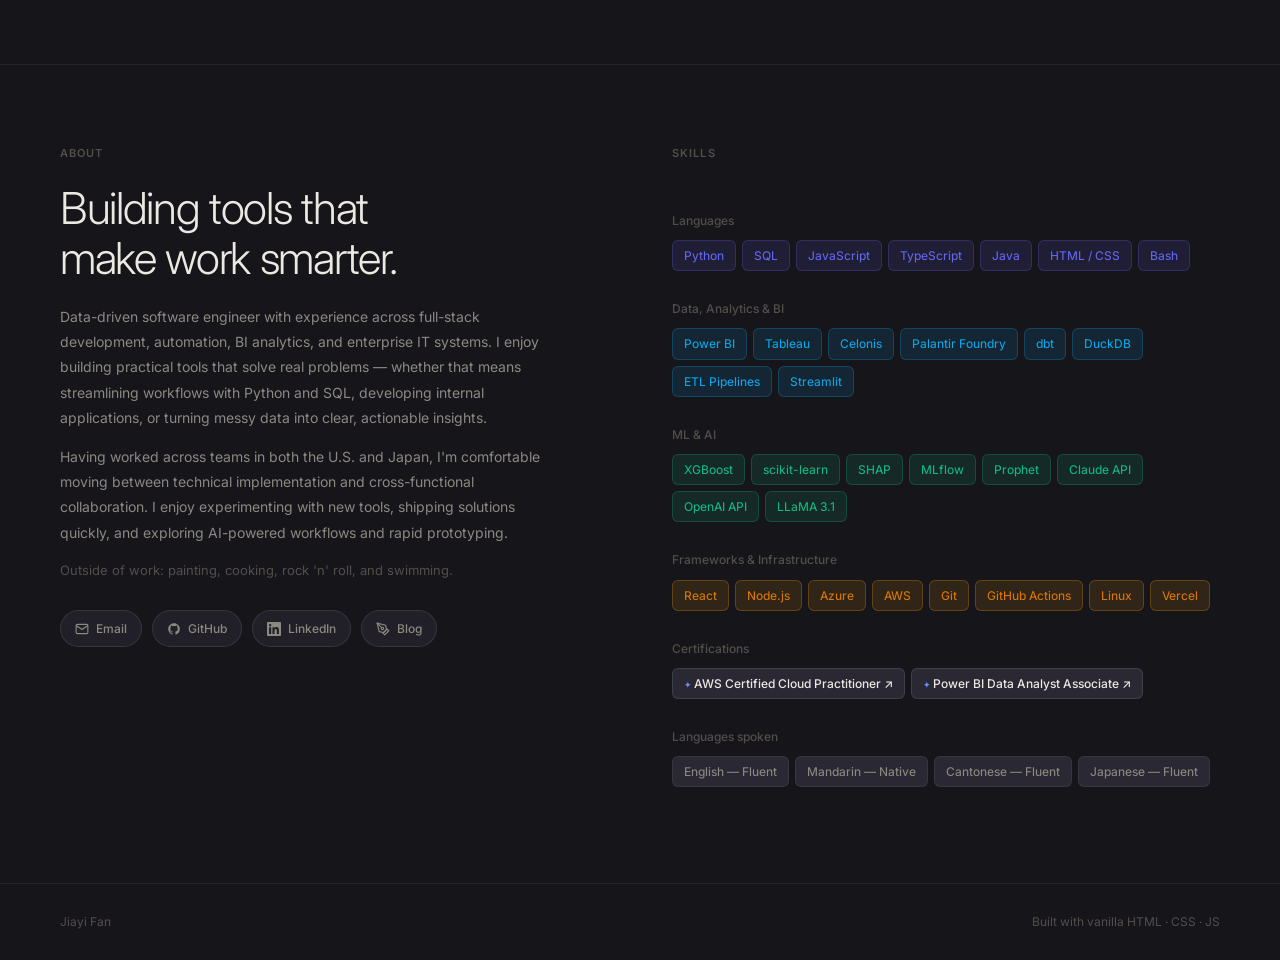
==== commit 609b92a7: "Add Open to Work badge and gradient shimmer on hero title" ====
--- a/index.html
+++ b/index.html
@@ -39,8 +39,14 @@
     <!-- Hero -->
     <section class="hero">
       <div class="hero-inner">
-        <p class="hero-eyebrow">Portfolio</p>
-        <h1 class="hero-title">Data &amp; <em>Tools</em></h1>
+        <div class="hero-top">
+          <p class="hero-eyebrow">Portfolio</p>
+          <span class="available-badge">
+            <span class="badge-dot"></span>
+            Open to Work
+          </span>
+        </div>
+        <h1 class="hero-title">Data &amp; <em class="gradient-text">Tools</em></h1>
         <p class="hero-sub">Analytics engineering, BI dashboards, ML models, and AI-powered tools — built end to end.</p>
         <div class="hero-stats">
           <div class="stat">
--- a/style.css
+++ b/style.css
@@ -111,6 +111,59 @@
   padding: 96px 32px 72px;
 }
 .hero-inner { max-width: 1160px; margin: 0 auto; }
+.hero-top {
+  display: flex;
+  align-items: center;
+  gap: 16px;
+  margin-bottom: 20px;
+}
+.hero-top .hero-eyebrow { margin-bottom: 0; }
+
+.available-badge {
+  display: inline-flex;
+  align-items: center;
+  gap: 7px;
+  padding: 5px 12px;
+  border-radius: 100px;
+  font-size: 11px;
+  font-weight: 500;
+  color: #16a34a;
+  background: rgba(22,163,74,0.08);
+  border: 1px solid rgba(22,163,74,0.2);
+  letter-spacing: 0.02em;
+}
+[data-theme="dark"] .available-badge {
+  color: #4ade80;
+  background: rgba(74,222,128,0.08);
+  border-color: rgba(74,222,128,0.2);
+}
+.badge-dot {
+  width: 6px;
+  height: 6px;
+  border-radius: 50%;
+  background: #16a34a;
+  animation: pulse 2s ease infinite;
+}
+[data-theme="dark"] .badge-dot { background: #4ade80; }
+@keyframes pulse {
+  0%, 100% { opacity: 1; transform: scale(1); }
+  50%       { opacity: 0.5; transform: scale(0.75); }
+}
+
+.gradient-text {
+  font-style: normal;
+  background: linear-gradient(90deg, var(--accent) 0%, #a78bfa 50%, var(--accent) 100%);
+  background-size: 200% auto;
+  -webkit-background-clip: text;
+  -webkit-text-fill-color: transparent;
+  background-clip: text;
+  animation: shimmer 4s linear infinite;
+}
+@keyframes shimmer {
+  from { background-position: 0% center; }
+  to   { background-position: 200% center; }
+}
+
 .hero-eyebrow {
   font-size: 12px;
   font-weight: 500;
@@ -236,6 +289,19 @@
   display: flex;
   align-items: center;
   justify-content: center;
+  position: relative;
+  overflow: hidden;
+}
+.card-thumb-bg img {
+  width: 100%;
+  height: 100%;
+  object-fit: cover;
+  object-position: top;
+  display: block;
+  transition: transform 0.4s ease;
+}
+.card:hover .card-thumb-bg img {
+  transform: scale(1.03);
 }
 .thumb-icon {
   font-size: 40px;
@@ -243,14 +309,20 @@
 }
 .thumb-label {
   position: absolute;
-  bottom: 12px;
-  right: 14px;
+  bottom: 10px;
+  right: 10px;
   font-family: var(--mono);
   font-size: 10px;
-  color: rgba(255,255,255,0.45);
+  color: var(--text-2);
   letter-spacing: 0.04em;
-}
-[data-theme="light"] .thumb-label { color: rgba(0,0,0,0.3); }
+  z-index: 1;
+  padding: 3px 8px;
+  border-radius: 4px;
+  background: color-mix(in srgb, var(--surface) 70%, transparent);
+  backdrop-filter: blur(8px);
+  -webkit-backdrop-filter: blur(8px);
+  border: 1px solid var(--border);
+}
 
 .card-body { padding: 22px; flex: 1; display: flex; flex-direction: column; gap: 9px; }
 .card-meta { display: flex; align-items: center; gap: 8px; }
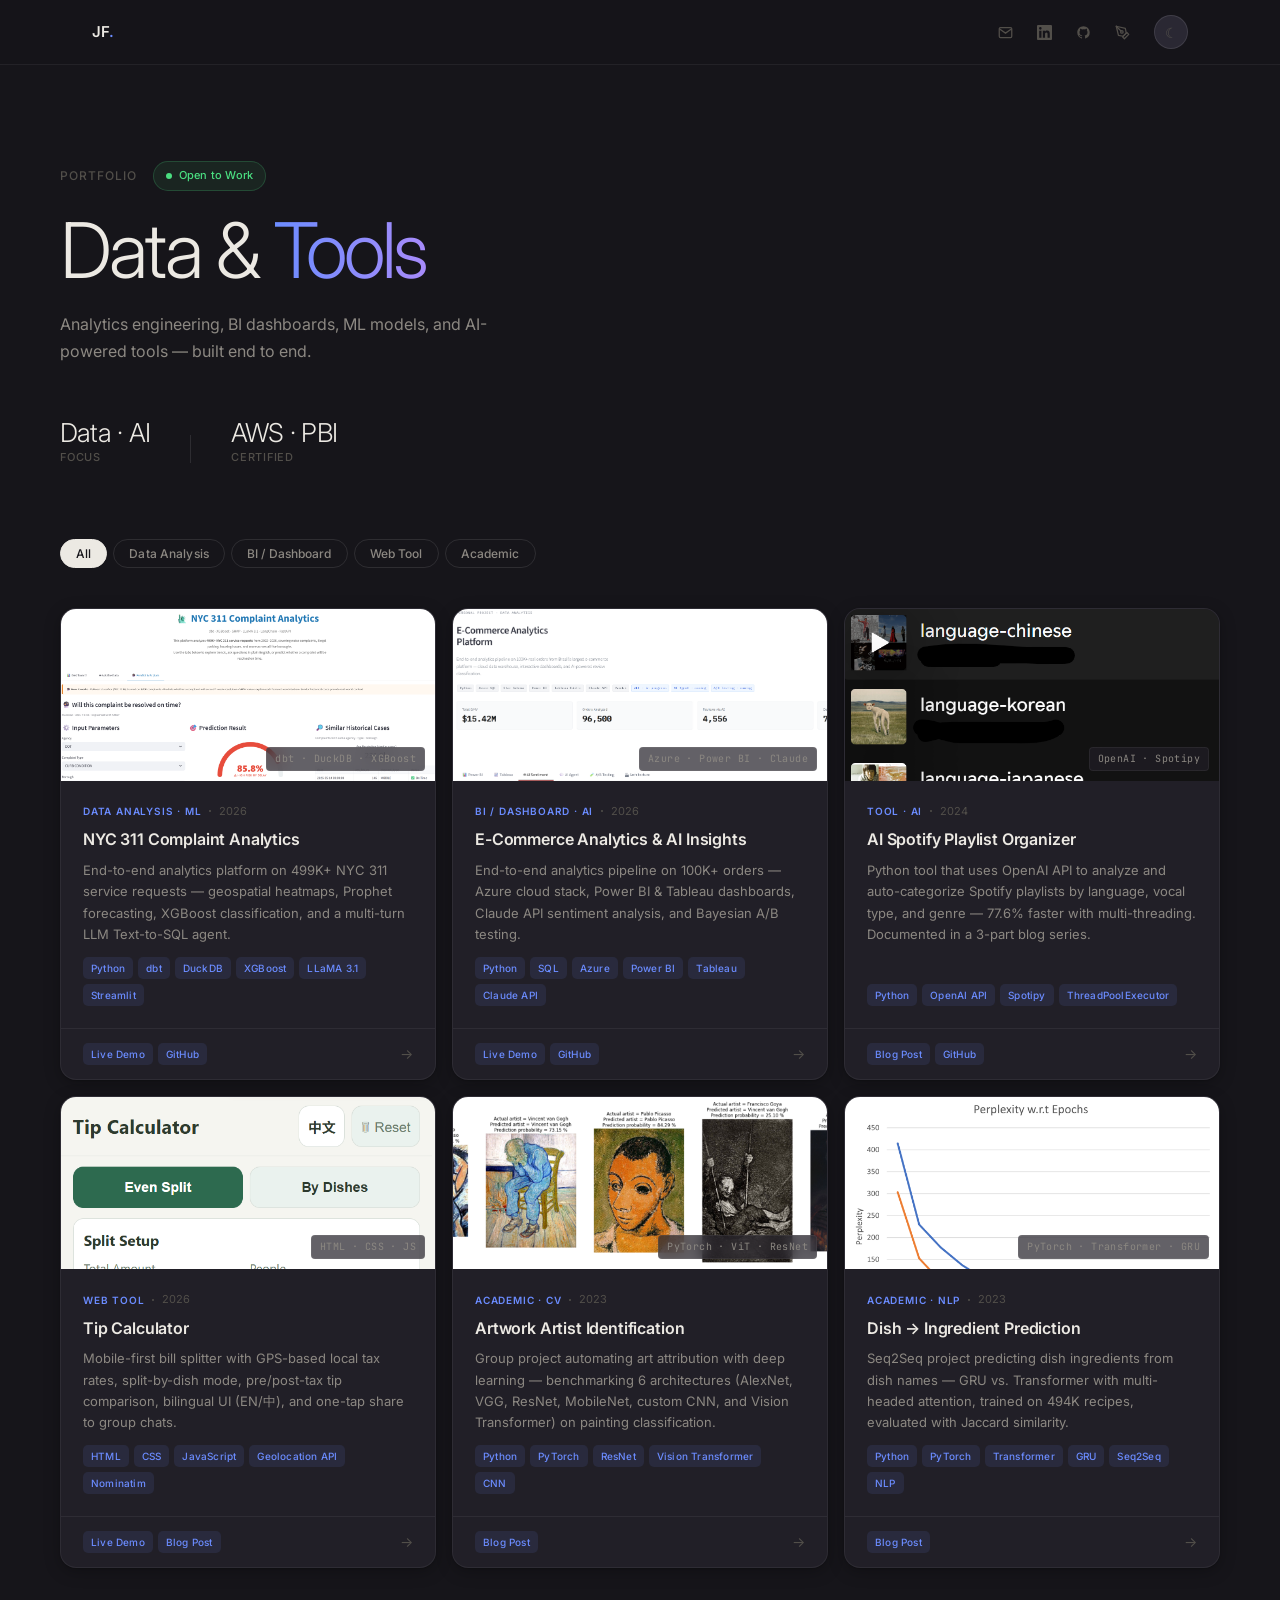
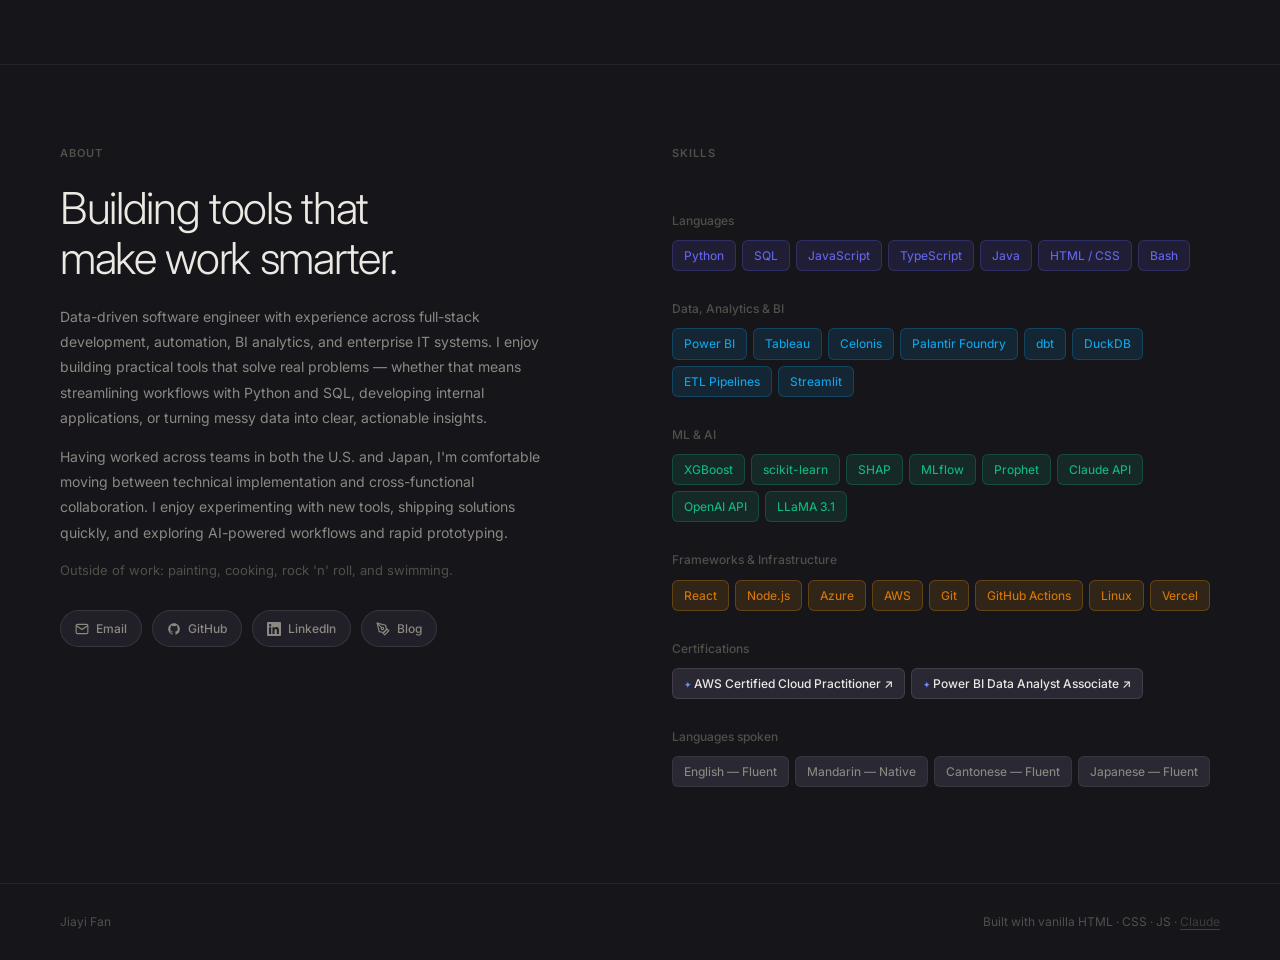
==== commit 8c26dbe0: "Add Claude credit to footer" ====
--- a/index.html
+++ b/index.html
@@ -192,7 +192,7 @@
   <footer class="site-footer">
     <div class="footer-inner">
       <span class="footer-text">Jiayi Fan</span>
-      <span class="footer-text">Built with vanilla HTML · CSS · JS</span>
+      <span class="footer-text">Built with vanilla HTML · CSS · JS · <a href="https://claude.ai" target="_blank" style="color:inherit;text-decoration:underline;text-underline-offset:3px;opacity:0.7">Claude</a></span>
     </div>
   </footer>
 
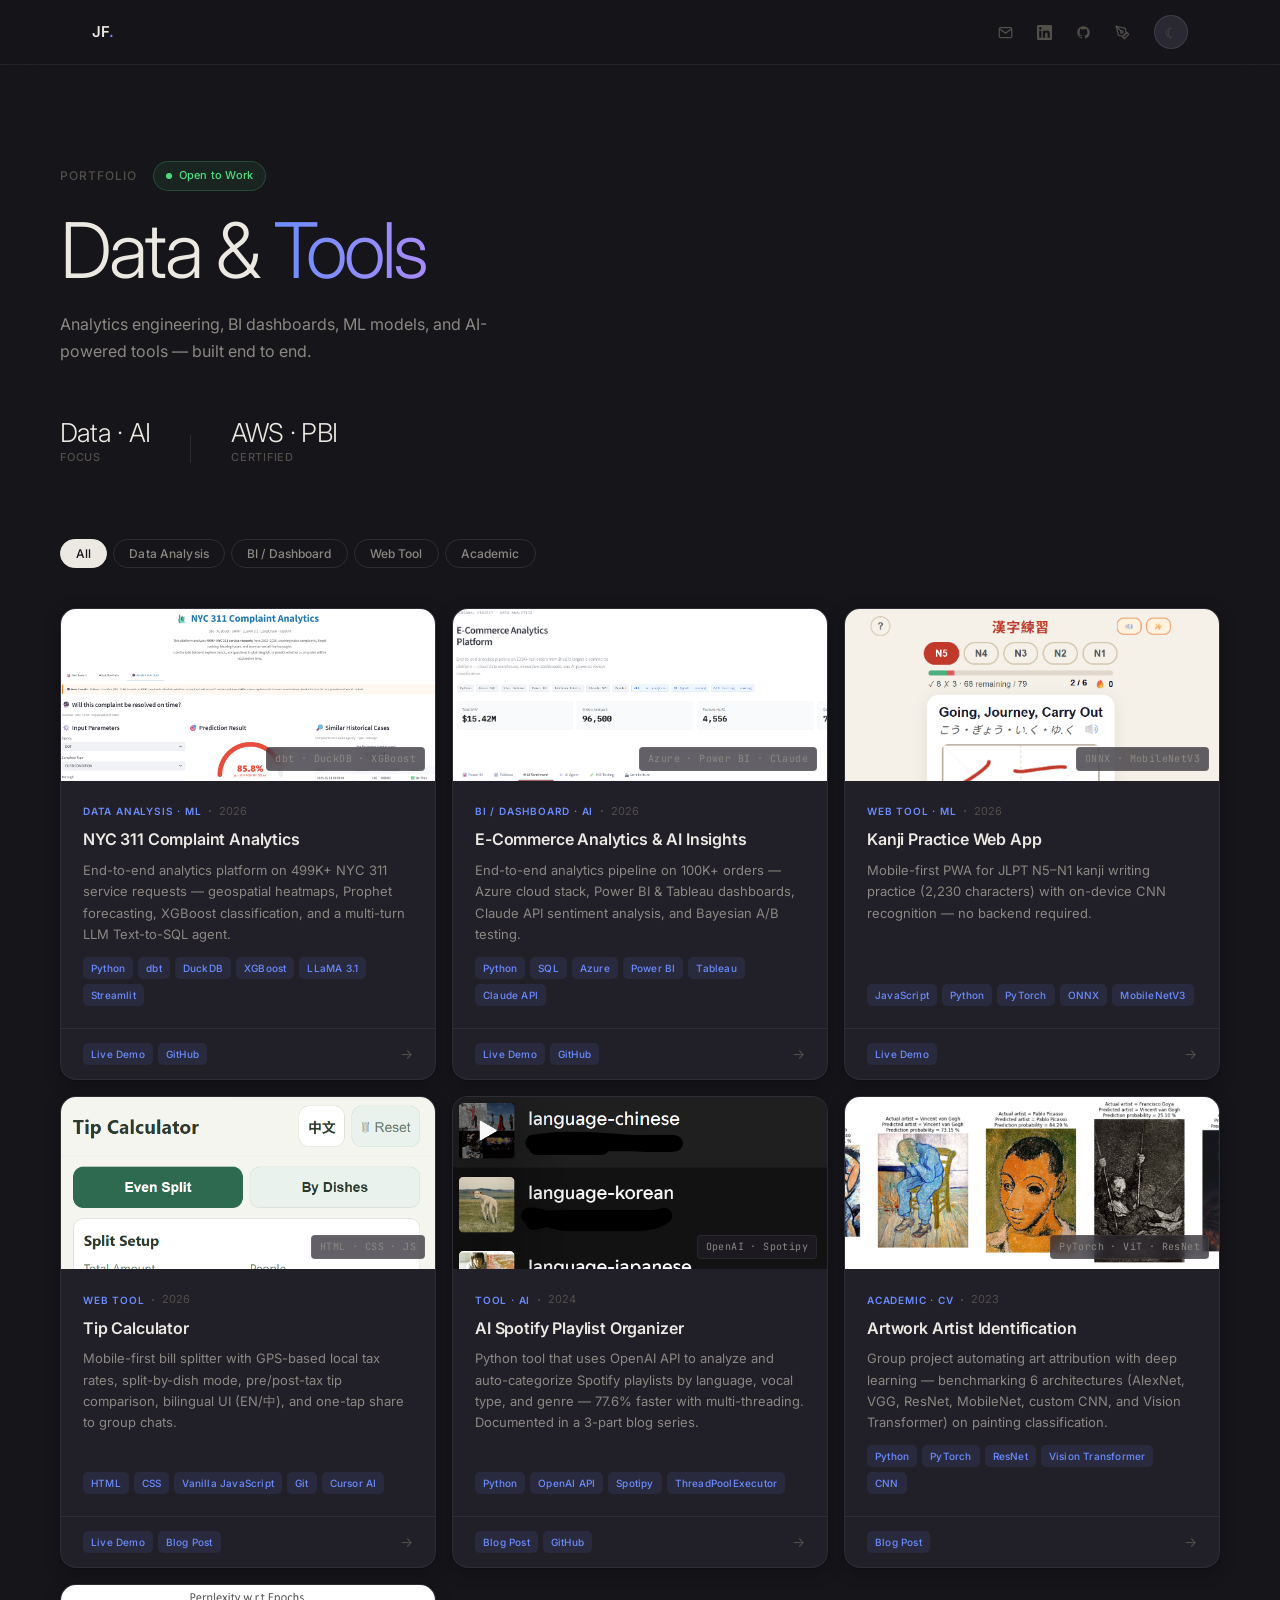
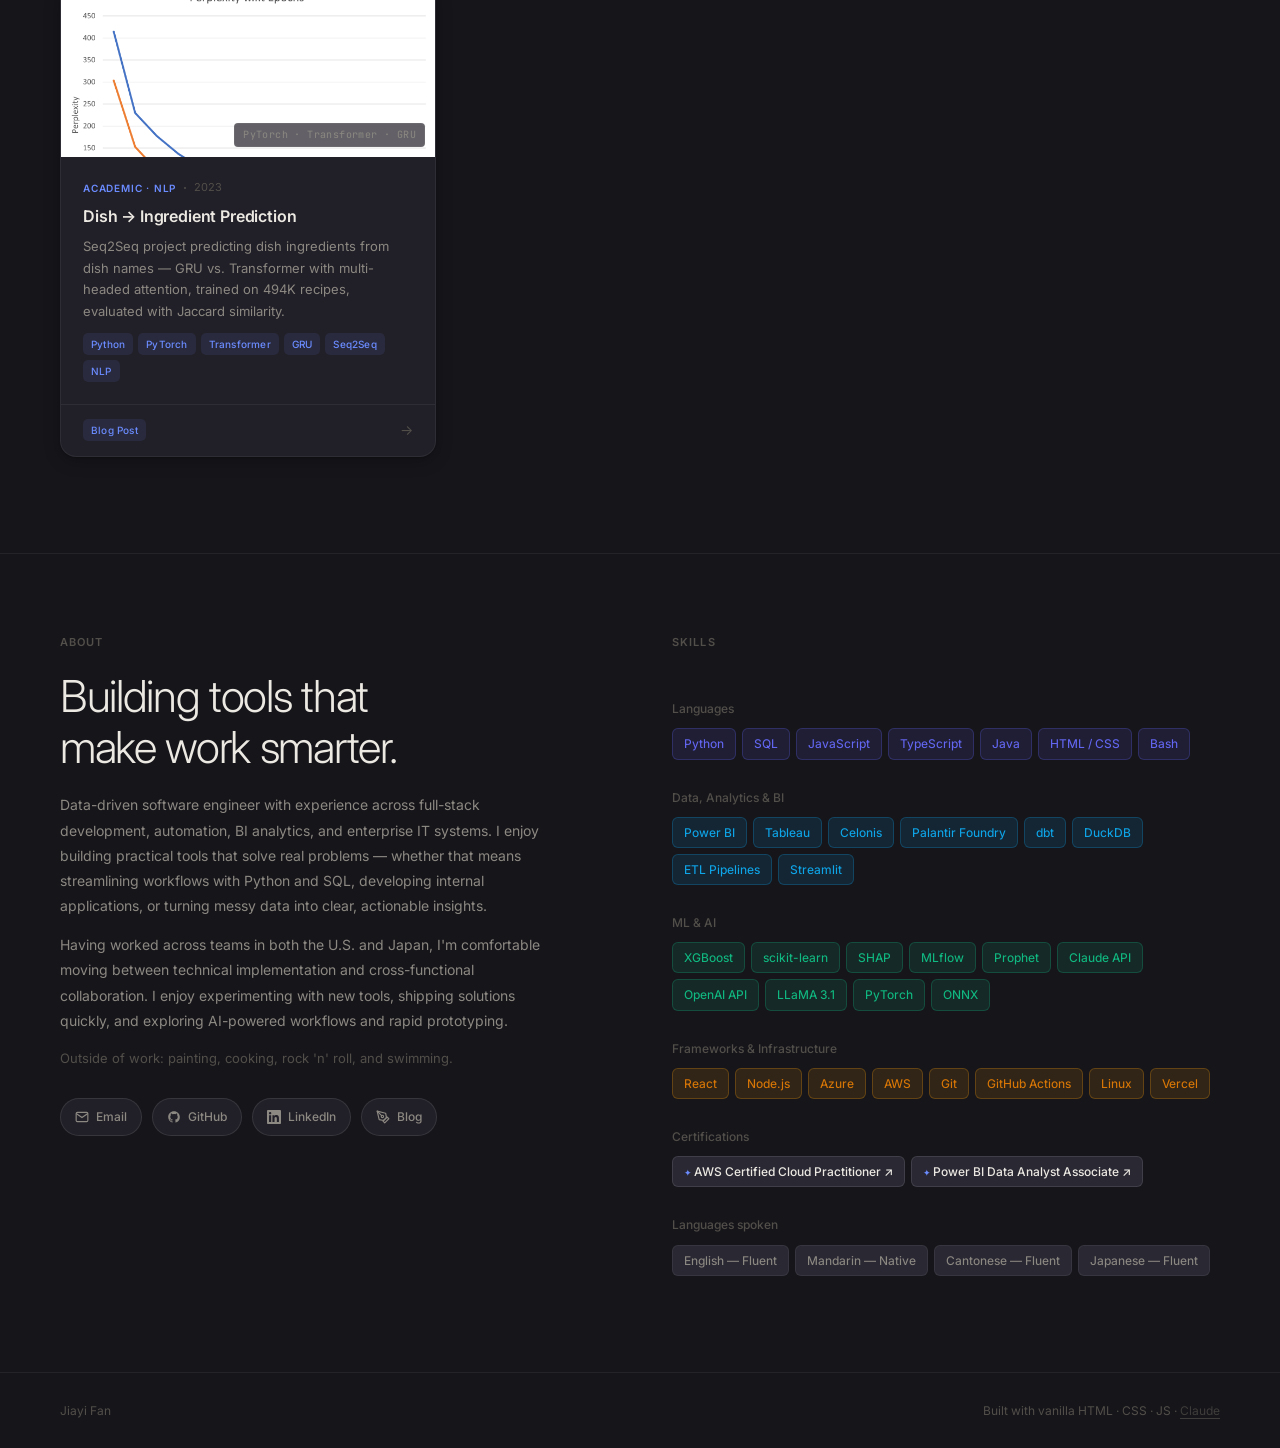
==== commit 7a81edbd: "update stack" ====
--- a/index.html
+++ b/index.html
@@ -1,202 +1,365 @@
-<!DOCTYPE html>
+<!doctype html>
 <html lang="en" data-theme="dark">
-<head>
-  <meta charset="UTF-8" />
-  <meta name="viewport" content="width=device-width, initial-scale=1.0" />
-  <title>JF — Data & Tools Portfolio</title>
-  <meta name="description" content="Portfolio of data analytics, BI dashboards, and web tools by JF." />
-  <link rel="stylesheet" href="style.css" />
-  <link rel="preconnect" href="https://fonts.googleapis.com" />
-  <link href="https://fonts.googleapis.com/css2?family=Inter:wght@300;400;500;600&family=JetBrains+Mono:wght@400;500&display=swap" rel="stylesheet" />
-</head>
-<body>
-
-  <header class="site-header">
-    <div class="header-inner">
-      <div class="logo">JF<span class="logo-dot">.</span></div>
-      <nav class="header-nav">
-        <a href="mailto:jiayi_fan@alumni.brown.edu" class="nav-link nav-icon" aria-label="Email me">
-          <svg width="15" height="15" viewBox="0 0 24 24" fill="none" stroke="currentColor" stroke-width="2"><path d="M4 4h16c1.1 0 2 .9 2 2v12c0 1.1-.9 2-2 2H4c-1.1 0-2-.9-2-2V6c0-1.1.9-2 2-2z"/><polyline points="22,6 12,13 2,6"/></svg>
-        </a>
-        <a href="https://www.linkedin.com/in/jiayifan26/" target="_blank" class="nav-link nav-icon" aria-label="LinkedIn">
-          <svg width="15" height="15" viewBox="0 0 24 24" fill="currentColor"><path d="M20.447 20.452h-3.554v-5.569c0-1.328-.027-3.037-1.852-3.037-1.853 0-2.136 1.445-2.136 2.939v5.667H9.351V9h3.414v1.561h.046c.477-.9 1.637-1.85 3.37-1.85 3.601 0 4.267 2.37 4.267 5.455v6.286zM5.337 7.433a2.062 2.062 0 01-2.063-2.065 2.064 2.064 0 112.063 2.065zm1.782 13.019H3.555V9h3.564v11.452zM22.225 0H1.771C.792 0 0 .774 0 1.729v20.542C0 23.227.792 24 1.771 24h20.451C23.2 24 24 23.227 24 22.271V1.729C24 .774 23.2 0 22.222 0h.003z"/></svg>
-        </a>
-        <a href="https://github.com/jfan4926" target="_blank" class="nav-link nav-icon" aria-label="GitHub">
-          <svg width="15" height="15" viewBox="0 0 24 24" fill="currentColor"><path d="M12 2C6.477 2 2 6.484 2 12.017c0 4.425 2.865 8.18 6.839 9.504.5.092.682-.217.682-.483 0-.237-.008-.868-.013-1.703-2.782.605-3.369-1.343-3.369-1.343-.454-1.158-1.11-1.466-1.11-1.466-.908-.62.069-.608.069-.608 1.003.07 1.531 1.032 1.531 1.032.892 1.53 2.341 1.088 2.91.832.092-.647.35-1.088.636-1.338-2.22-.253-4.555-1.113-4.555-4.951 0-1.093.39-1.988 1.029-2.688-.103-.253-.446-1.272.098-2.65 0 0 .84-.27 2.75 1.026A9.564 9.564 0 0112 6.844c.85.004 1.705.115 2.504.337 1.909-1.296 2.747-1.027 2.747-1.027.546 1.379.202 2.398.1 2.651.64.7 1.028 1.595 1.028 2.688 0 3.848-2.339 4.695-4.566 4.943.359.309.678.92.678 1.855 0 1.338-.012 2.419-.012 2.747 0 .268.18.58.688.482A10.019 10.019 0 0022 12.017C22 6.484 17.522 2 12 2z"/></svg>
-        </a>
-        <a href="https://theparnassus.xyz/" target="_blank" class="nav-link nav-icon" aria-label="Blog">
-          <svg width="15" height="15" viewBox="0 0 24 24" fill="none" stroke="currentColor" stroke-width="2" stroke-linecap="round" stroke-linejoin="round"><path d="M12 19l7-7 3 3-7 7-3-3z"/><path d="M18 13l-1.5-7.5L2 2l3.5 14.5L13 18l5-5z"/><path d="M2 2l7.586 7.586"/><circle cx="11" cy="11" r="2"/></svg>
-        </a>
-        <button class="theme-toggle" id="themeToggle" aria-label="Toggle theme">
-          <span class="theme-icon sun">&#9728;</span>
-          <span class="theme-icon moon">&#9790;</span>
-        </button>
-      </nav>
-    </div>
-  </header>
-
-  <main>
-    <!-- Hero -->
-    <section class="hero">
-      <div class="hero-inner">
-        <div class="hero-top">
-          <p class="hero-eyebrow">Portfolio</p>
-          <span class="available-badge">
-            <span class="badge-dot"></span>
-            Open to Work
-          </span>
-        </div>
-        <h1 class="hero-title">Data &amp; <em class="gradient-text">Tools</em></h1>
-        <p class="hero-sub">Analytics engineering, BI dashboards, ML models, and AI-powered tools — built end to end.</p>
-        <div class="hero-stats">
-          <div class="stat">
-            <span class="stat-num">Data · AI</span>
-            <span class="stat-label">Focus</span>
+  <head>
+    <meta charset="UTF-8" />
+    <meta name="viewport" content="width=device-width, initial-scale=1.0" />
+    <title>Jiayi Fan — Portfolio</title>
+    <meta
+      name="description"
+      content="Portfolio of data analytics, BI dashboards, and web tools by JF."
+    />
+    <link rel="stylesheet" href="style.css" />
+    <link rel="preconnect" href="https://fonts.googleapis.com" />
+    <link
+      href="https://fonts.googleapis.com/css2?family=Inter:wght@300;400;500;600&family=JetBrains+Mono:wght@400;500&display=swap"
+      rel="stylesheet"
+    />
+  </head>
+  <body>
+    <header class="site-header">
+      <div class="header-inner">
+        <div class="logo">JF<span class="logo-dot">.</span></div>
+        <nav class="header-nav">
+          <a
+            href="mailto:jiayi_fan@alumni.brown.edu"
+            class="nav-link nav-icon"
+            aria-label="Email me"
+          >
+            <svg
+              width="15"
+              height="15"
+              viewBox="0 0 24 24"
+              fill="none"
+              stroke="currentColor"
+              stroke-width="2"
+            >
+              <path
+                d="M4 4h16c1.1 0 2 .9 2 2v12c0 1.1-.9 2-2 2H4c-1.1 0-2-.9-2-2V6c0-1.1.9-2 2-2z"
+              />
+              <polyline points="22,6 12,13 2,6" />
+            </svg>
+          </a>
+          <a
+            href="https://www.linkedin.com/in/jiayifan26/"
+            target="_blank"
+            class="nav-link nav-icon"
+            aria-label="LinkedIn"
+          >
+            <svg width="15" height="15" viewBox="0 0 24 24" fill="currentColor">
+              <path
+                d="M20.447 20.452h-3.554v-5.569c0-1.328-.027-3.037-1.852-3.037-1.853 0-2.136 1.445-2.136 2.939v5.667H9.351V9h3.414v1.561h.046c.477-.9 1.637-1.85 3.37-1.85 3.601 0 4.267 2.37 4.267 5.455v6.286zM5.337 7.433a2.062 2.062 0 01-2.063-2.065 2.064 2.064 0 112.063 2.065zm1.782 13.019H3.555V9h3.564v11.452zM22.225 0H1.771C.792 0 0 .774 0 1.729v20.542C0 23.227.792 24 1.771 24h20.451C23.2 24 24 23.227 24 22.271V1.729C24 .774 23.2 0 22.222 0h.003z"
+              />
+            </svg>
+          </a>
+          <a
+            href="https://github.com/jfan4926"
+            target="_blank"
+            class="nav-link nav-icon"
+            aria-label="GitHub"
+          >
+            <svg width="15" height="15" viewBox="0 0 24 24" fill="currentColor">
+              <path
+                d="M12 2C6.477 2 2 6.484 2 12.017c0 4.425 2.865 8.18 6.839 9.504.5.092.682-.217.682-.483 0-.237-.008-.868-.013-1.703-2.782.605-3.369-1.343-3.369-1.343-.454-1.158-1.11-1.466-1.11-1.466-.908-.62.069-.608.069-.608 1.003.07 1.531 1.032 1.531 1.032.892 1.53 2.341 1.088 2.91.832.092-.647.35-1.088.636-1.338-2.22-.253-4.555-1.113-4.555-4.951 0-1.093.39-1.988 1.029-2.688-.103-.253-.446-1.272.098-2.65 0 0 .84-.27 2.75 1.026A9.564 9.564 0 0112 6.844c.85.004 1.705.115 2.504.337 1.909-1.296 2.747-1.027 2.747-1.027.546 1.379.202 2.398.1 2.651.64.7 1.028 1.595 1.028 2.688 0 3.848-2.339 4.695-4.566 4.943.359.309.678.92.678 1.855 0 1.338-.012 2.419-.012 2.747 0 .268.18.58.688.482A10.019 10.019 0 0022 12.017C22 6.484 17.522 2 12 2z"
+              />
+            </svg>
+          </a>
+          <a
+            href="https://theparnassus.xyz/"
+            target="_blank"
+            class="nav-link nav-icon"
+            aria-label="Blog"
+          >
+            <svg
+              width="15"
+              height="15"
+              viewBox="0 0 24 24"
+              fill="none"
+              stroke="currentColor"
+              stroke-width="2"
+              stroke-linecap="round"
+              stroke-linejoin="round"
+            >
+              <path d="M12 19l7-7 3 3-7 7-3-3z" />
+              <path d="M18 13l-1.5-7.5L2 2l3.5 14.5L13 18l5-5z" />
+              <path d="M2 2l7.586 7.586" />
+              <circle cx="11" cy="11" r="2" />
+            </svg>
+          </a>
+          <button
+            class="theme-toggle"
+            id="themeToggle"
+            aria-label="Toggle theme"
+          >
+            <span class="theme-icon sun">&#9728;</span>
+            <span class="theme-icon moon">&#9790;</span>
+          </button>
+        </nav>
+      </div>
+    </header>
+
+    <main>
+      <!-- Hero -->
+      <section class="hero">
+        <div class="hero-inner">
+          <div class="hero-top">
+            <p class="hero-eyebrow">Portfolio</p>
+            <span class="available-badge">
+              <span class="badge-dot"></span>
+              Open to Work
+            </span>
           </div>
-          <div class="stat-divider"></div>
-          <div class="stat">
-            <span class="stat-num">AWS · PBI</span>
-            <span class="stat-label">Certified</span>
+          <h1 class="hero-title">
+            Data &amp; <em class="gradient-text">Tools</em>
+          </h1>
+          <p class="hero-sub">
+            Analytics engineering, BI dashboards, ML models, and AI-powered
+            tools — built end to end.
+          </p>
+          <div class="hero-stats">
+            <div class="stat">
+              <span class="stat-num">Data · AI</span>
+              <span class="stat-label">Focus</span>
+            </div>
+            <div class="stat-divider"></div>
+            <div class="stat">
+              <span class="stat-num">AWS · PBI</span>
+              <span class="stat-label">Certified</span>
+            </div>
           </div>
         </div>
-      </div>
-    </section>
-
-    <!-- Filter -->
-    <section class="filter-bar">
-      <div class="filter-inner">
-        <button class="filter-btn active" data-filter="all">All</button>
-        <button class="filter-btn" data-filter="da">Data Analysis</button>
-        <button class="filter-btn" data-filter="bi">BI / Dashboard</button>
-        <button class="filter-btn" data-filter="tool">Web Tool</button>
-        <button class="filter-btn" data-filter="academic">Academic</button>
-      </div>
-    </section>
-
-    <!-- Project grid -->
-    <section class="grid-section">
-      <div class="project-grid" id="projectGrid"></div>
-    </section>
-
-    <!-- About & Contact -->
-    <section class="about-section">
-      <div class="about-inner">
-
-        <div class="about-bio">
-          <p class="section-label">About</p>
-          <h2 class="about-title">Building tools that<br>make work smarter.</h2>
-          <p class="about-text">Data-driven software engineer with experience across full-stack development, automation, BI analytics, and enterprise IT systems. I enjoy building practical tools that solve real problems — whether that means streamlining workflows with Python and SQL, developing internal applications, or turning messy data into clear, actionable insights.</p>
-          <p class="about-text">Having worked across teams in both the U.S. and Japan, I'm comfortable moving between technical implementation and cross-functional collaboration. I enjoy experimenting with new tools, shipping solutions quickly, and exploring AI-powered workflows and rapid prototyping.</p>
-          <p class="about-text" style="color: var(--text-3); font-size: 13px;">Outside of work: painting, cooking, rock 'n' roll, and swimming.</p>
-          <div class="contact-links">
-            <a href="mailto:jiayi_fan@alumni.brown.edu" class="contact-chip">
-              <svg width="14" height="14" viewBox="0 0 24 24" fill="none" stroke="currentColor" stroke-width="2"><path d="M4 4h16c1.1 0 2 .9 2 2v12c0 1.1-.9 2-2 2H4c-1.1 0-2-.9-2-2V6c0-1.1.9-2 2-2z"/><polyline points="22,6 12,13 2,6"/></svg>
-              Email
-            </a>
-            <a href="https://github.com/jfan4926" target="_blank" class="contact-chip">
-              <svg width="14" height="14" viewBox="0 0 24 24" fill="currentColor"><path d="M12 2C6.477 2 2 6.484 2 12.017c0 4.425 2.865 8.18 6.839 9.504.5.092.682-.217.682-.483 0-.237-.008-.868-.013-1.703-2.782.605-3.369-1.343-3.369-1.343-.454-1.158-1.11-1.466-1.11-1.466-.908-.62.069-.608.069-.608 1.003.07 1.531 1.032 1.531 1.032.892 1.53 2.341 1.088 2.91.832.092-.647.35-1.088.636-1.338-2.22-.253-4.555-1.113-4.555-4.951 0-1.093.39-1.988 1.029-2.688-.103-.253-.446-1.272.098-2.65 0 0 .84-.27 2.75 1.026A9.564 9.564 0 0112 6.844c.85.004 1.705.115 2.504.337 1.909-1.296 2.747-1.027 2.747-1.027.546 1.379.202 2.398.1 2.651.64.7 1.028 1.595 1.028 2.688 0 3.848-2.339 4.695-4.566 4.943.359.309.678.92.678 1.855 0 1.338-.012 2.419-.012 2.747 0 .268.18.58.688.482A10.019 10.019 0 0022 12.017C22 6.484 17.522 2 12 2z"/></svg>
-              GitHub
-            </a>
-            <a href="https://www.linkedin.com/in/jiayifan26/" target="_blank" class="contact-chip">
-              <svg width="14" height="14" viewBox="0 0 24 24" fill="currentColor"><path d="M20.447 20.452h-3.554v-5.569c0-1.328-.027-3.037-1.852-3.037-1.853 0-2.136 1.445-2.136 2.939v5.667H9.351V9h3.414v1.561h.046c.477-.9 1.637-1.85 3.37-1.85 3.601 0 4.267 2.37 4.267 5.455v6.286zM5.337 7.433a2.062 2.062 0 01-2.063-2.065 2.064 2.064 0 112.063 2.065zm1.782 13.019H3.555V9h3.564v11.452zM22.225 0H1.771C.792 0 0 .774 0 1.729v20.542C0 23.227.792 24 1.771 24h20.451C23.2 24 24 23.227 24 22.271V1.729C24 .774 23.2 0 22.222 0h.003z"/></svg>
-              LinkedIn
-            </a>
-            <a href="https://theparnassus.xyz/" target="_blank" class="contact-chip">
-              <svg width="14" height="14" viewBox="0 0 24 24" fill="none" stroke="currentColor" stroke-width="2" stroke-linecap="round" stroke-linejoin="round"><path d="M12 19l7-7 3 3-7 7-3-3z"/><path d="M18 13l-1.5-7.5L2 2l3.5 14.5L13 18l5-5z"/><path d="M2 2l7.586 7.586"/><circle cx="11" cy="11" r="2"/></svg>
-              Blog
-            </a>
+      </section>
+
+      <!-- Filter -->
+      <section class="filter-bar">
+        <div class="filter-inner">
+          <button class="filter-btn active" data-filter="all">All</button>
+          <button class="filter-btn" data-filter="da">Data Analysis</button>
+          <button class="filter-btn" data-filter="bi">BI / Dashboard</button>
+          <button class="filter-btn" data-filter="tool">Web Tool</button>
+          <button class="filter-btn" data-filter="academic">Academic</button>
+        </div>
+      </section>
+
+      <!-- Project grid -->
+      <section class="grid-section">
+        <div class="project-grid" id="projectGrid"></div>
+      </section>
+
+      <!-- About & Contact -->
+      <section class="about-section">
+        <div class="about-inner">
+          <div class="about-bio">
+            <p class="section-label">About</p>
+            <h2 class="about-title">
+              Building tools that<br />make work smarter.
+            </h2>
+            <p class="about-text">
+              Data-driven software engineer with experience across full-stack
+              development, automation, BI analytics, and enterprise IT systems.
+              I enjoy building practical tools that solve real problems —
+              whether that means streamlining workflows with Python and SQL,
+              developing internal applications, or turning messy data into
+              clear, actionable insights.
+            </p>
+            <p class="about-text">
+              Having worked across teams in both the U.S. and Japan, I'm
+              comfortable moving between technical implementation and
+              cross-functional collaboration. I enjoy experimenting with new
+              tools, shipping solutions quickly, and exploring AI-powered
+              workflows and rapid prototyping.
+            </p>
+            <p class="about-text" style="color: var(--text-3); font-size: 13px">
+              Outside of work: painting, cooking, rock 'n' roll, and swimming.
+            </p>
+            <div class="contact-links">
+              <a href="mailto:jiayi_fan@alumni.brown.edu" class="contact-chip">
+                <svg
+                  width="14"
+                  height="14"
+                  viewBox="0 0 24 24"
+                  fill="none"
+                  stroke="currentColor"
+                  stroke-width="2"
+                >
+                  <path
+                    d="M4 4h16c1.1 0 2 .9 2 2v12c0 1.1-.9 2-2 2H4c-1.1 0-2-.9-2-2V6c0-1.1.9-2 2-2z"
+                  />
+                  <polyline points="22,6 12,13 2,6" />
+                </svg>
+                Email
+              </a>
+              <a
+                href="https://github.com/jfan4926"
+                target="_blank"
+                class="contact-chip"
+              >
+                <svg
+                  width="14"
+                  height="14"
+                  viewBox="0 0 24 24"
+                  fill="currentColor"
+                >
+                  <path
+                    d="M12 2C6.477 2 2 6.484 2 12.017c0 4.425 2.865 8.18 6.839 9.504.5.092.682-.217.682-.483 0-.237-.008-.868-.013-1.703-2.782.605-3.369-1.343-3.369-1.343-.454-1.158-1.11-1.466-1.11-1.466-.908-.62.069-.608.069-.608 1.003.07 1.531 1.032 1.531 1.032.892 1.53 2.341 1.088 2.91.832.092-.647.35-1.088.636-1.338-2.22-.253-4.555-1.113-4.555-4.951 0-1.093.39-1.988 1.029-2.688-.103-.253-.446-1.272.098-2.65 0 0 .84-.27 2.75 1.026A9.564 9.564 0 0112 6.844c.85.004 1.705.115 2.504.337 1.909-1.296 2.747-1.027 2.747-1.027.546 1.379.202 2.398.1 2.651.64.7 1.028 1.595 1.028 2.688 0 3.848-2.339 4.695-4.566 4.943.359.309.678.92.678 1.855 0 1.338-.012 2.419-.012 2.747 0 .268.18.58.688.482A10.019 10.019 0 0022 12.017C22 6.484 17.522 2 12 2z"
+                  />
+                </svg>
+                GitHub
+              </a>
+              <a
+                href="https://www.linkedin.com/in/jiayifan26/"
+                target="_blank"
+                class="contact-chip"
+              >
+                <svg
+                  width="14"
+                  height="14"
+                  viewBox="0 0 24 24"
+                  fill="currentColor"
+                >
+                  <path
+                    d="M20.447 20.452h-3.554v-5.569c0-1.328-.027-3.037-1.852-3.037-1.853 0-2.136 1.445-2.136 2.939v5.667H9.351V9h3.414v1.561h.046c.477-.9 1.637-1.85 3.37-1.85 3.601 0 4.267 2.37 4.267 5.455v6.286zM5.337 7.433a2.062 2.062 0 01-2.063-2.065 2.064 2.064 0 112.063 2.065zm1.782 13.019H3.555V9h3.564v11.452zM22.225 0H1.771C.792 0 0 .774 0 1.729v20.542C0 23.227.792 24 1.771 24h20.451C23.2 24 24 23.227 24 22.271V1.729C24 .774 23.2 0 22.222 0h.003z"
+                  />
+                </svg>
+                LinkedIn
+              </a>
+              <a
+                href="https://theparnassus.xyz/"
+                target="_blank"
+                class="contact-chip"
+              >
+                <svg
+                  width="14"
+                  height="14"
+                  viewBox="0 0 24 24"
+                  fill="none"
+                  stroke="currentColor"
+                  stroke-width="2"
+                  stroke-linecap="round"
+                  stroke-linejoin="round"
+                >
+                  <path d="M12 19l7-7 3 3-7 7-3-3z" />
+                  <path d="M18 13l-1.5-7.5L2 2l3.5 14.5L13 18l5-5z" />
+                  <path d="M2 2l7.586 7.586" />
+                  <circle cx="11" cy="11" r="2" />
+                </svg>
+                Blog
+              </a>
+            </div>
+          </div>
+
+          <div class="stack-panel">
+            <p class="section-label">Skills</p>
+
+            <div class="stack-group">
+              <p class="stack-group-label">Languages</p>
+              <div class="stack-tags" data-group="lang">
+                <span class="stag">Python</span>
+                <span class="stag">SQL</span>
+                <span class="stag">JavaScript</span>
+                <span class="stag">TypeScript</span>
+                <span class="stag">Java</span>
+                <span class="stag">HTML / CSS</span>
+                <span class="stag">Bash</span>
+              </div>
+            </div>
+
+            <div class="stack-group">
+              <p class="stack-group-label">Data, Analytics & BI</p>
+              <div class="stack-tags" data-group="data">
+                <span class="stag">Power BI</span>
+                <span class="stag">Tableau</span>
+                <span class="stag">Celonis</span>
+                <span class="stag">Palantir Foundry</span>
+                <span class="stag">dbt</span>
+                <span class="stag">DuckDB</span>
+                <span class="stag">ETL Pipelines</span>
+                <span class="stag">Streamlit</span>
+              </div>
+            </div>
+
+            <div class="stack-group">
+              <p class="stack-group-label">ML & AI</p>
+              <div class="stack-tags" data-group="ml">
+                <span class="stag">XGBoost</span>
+                <span class="stag">scikit-learn</span>
+                <span class="stag">SHAP</span>
+                <span class="stag">MLflow</span>
+                <span class="stag">Prophet</span>
+                <span class="stag">Claude API</span>
+                <span class="stag">OpenAI API</span>
+                <span class="stag">LLaMA 3.1</span>
+                <span class="stag">PyTorch</span>
+                <span class="stag">ONNX</span>
+              </div>
+            </div>
+
+            <div class="stack-group">
+              <p class="stack-group-label">Frameworks & Infrastructure</p>
+              <div class="stack-tags" data-group="infra">
+                <span class="stag">React</span>
+                <span class="stag">Node.js</span>
+                <span class="stag">Azure</span>
+                <span class="stag">AWS</span>
+                <span class="stag">Git</span>
+                <span class="stag">GitHub Actions</span>
+                <span class="stag">Linux</span>
+                <span class="stag">Vercel</span>
+              </div>
+            </div>
+
+            <div class="stack-group">
+              <p class="stack-group-label">Certifications</p>
+              <div class="stack-tags">
+                <a
+                  href="https://www.credly.com/badges/e9403349-af2a-4915-9c46-10d5ec72975f/linked_in_profile"
+                  target="_blank"
+                  class="stag stag-cert"
+                  >AWS Certified Cloud Practitioner ↗</a
+                >
+                <a
+                  href="https://learn.microsoft.com/api/credentials/share/en-us/Jo-5807/DD3075DA4A79745F?sharingId"
+                  target="_blank"
+                  class="stag stag-cert"
+                  >Power BI Data Analyst Associate ↗</a
+                >
+              </div>
+            </div>
+
+            <div class="stack-group">
+              <p class="stack-group-label">Languages spoken</p>
+              <div class="stack-tags">
+                <span class="stag">English — Fluent</span>
+                <span class="stag">Mandarin — Native</span>
+                <span class="stag">Cantonese — Fluent</span>
+                <span class="stag">Japanese — Fluent</span>
+              </div>
+            </div>
           </div>
         </div>
-
-        <div class="stack-panel">
-          <p class="section-label">Skills</p>
-
-          <div class="stack-group">
-            <p class="stack-group-label">Languages</p>
-            <div class="stack-tags" data-group="lang">
-              <span class="stag">Python</span>
-              <span class="stag">SQL</span>
-              <span class="stag">JavaScript</span>
-              <span class="stag">TypeScript</span>
-              <span class="stag">Java</span>
-              <span class="stag">HTML / CSS</span>
-              <span class="stag">Bash</span>
-            </div>
-          </div>
-
-          <div class="stack-group">
-            <p class="stack-group-label">Data, Analytics & BI</p>
-            <div class="stack-tags" data-group="data">
-              <span class="stag">Power BI</span>
-              <span class="stag">Tableau</span>
-              <span class="stag">Celonis</span>
-              <span class="stag">Palantir Foundry</span>
-              <span class="stag">dbt</span>
-              <span class="stag">DuckDB</span>
-              <span class="stag">ETL Pipelines</span>
-              <span class="stag">Streamlit</span>
-            </div>
-          </div>
-
-          <div class="stack-group">
-            <p class="stack-group-label">ML & AI</p>
-            <div class="stack-tags" data-group="ml">
-              <span class="stag">XGBoost</span>
-              <span class="stag">scikit-learn</span>
-              <span class="stag">SHAP</span>
-              <span class="stag">MLflow</span>
-              <span class="stag">Prophet</span>
-              <span class="stag">Claude API</span>
-              <span class="stag">OpenAI API</span>
-              <span class="stag">LLaMA 3.1</span>
-            </div>
-          </div>
-
-          <div class="stack-group">
-            <p class="stack-group-label">Frameworks & Infrastructure</p>
-            <div class="stack-tags" data-group="infra">
-              <span class="stag">React</span>
-              <span class="stag">Node.js</span>
-              <span class="stag">Azure</span>
-              <span class="stag">AWS</span>
-              <span class="stag">Git</span>
-              <span class="stag">GitHub Actions</span>
-              <span class="stag">Linux</span>
-              <span class="stag">Vercel</span>
-            </div>
-          </div>
-
-          <div class="stack-group">
-            <p class="stack-group-label">Certifications</p>
-            <div class="stack-tags">
-              <a href="https://www.credly.com/badges/e9403349-af2a-4915-9c46-10d5ec72975f/linked_in_profile" target="_blank" class="stag stag-cert">AWS Certified Cloud Practitioner ↗</a>
-              <a href="https://learn.microsoft.com/api/credentials/share/en-us/Jo-5807/DD3075DA4A79745F?sharingId" target="_blank" class="stag stag-cert">Power BI Data Analyst Associate ↗</a>
-            </div>
-          </div>
-
-          <div class="stack-group">
-            <p class="stack-group-label">Languages spoken</p>
-            <div class="stack-tags">
-              <span class="stag">English — Fluent</span>
-              <span class="stag">Mandarin — Native</span>
-              <span class="stag">Cantonese — Fluent</span>
-              <span class="stag">Japanese — Fluent</span>
-            </div>
-          </div>
-        </div>
-
+      </section>
+    </main>
+
+    <footer class="site-footer">
+      <div class="footer-inner">
+        <span class="footer-text">Jiayi Fan</span>
+        <span class="footer-text"
+          >Built with vanilla HTML · CSS · JS ·
+          <a
+            href="https://claude.ai"
+            target="_blank"
+            style="
+              color: inherit;
+              text-decoration: underline;
+              text-underline-offset: 3px;
+              opacity: 0.7;
+            "
+            >Claude</a
+          ></span
+        >
       </div>
-    </section>
-  </main>
-
-  <footer class="site-footer">
-    <div class="footer-inner">
-      <span class="footer-text">Jiayi Fan</span>
-      <span class="footer-text">Built with vanilla HTML · CSS · JS · <a href="https://claude.ai" target="_blank" style="color:inherit;text-decoration:underline;text-underline-offset:3px;opacity:0.7">Claude</a></span>
-    </div>
-  </footer>
-
-  <script src="data.js"></script>
-  <script src="main.js"></script>
-</body>
+    </footer>
+
+    <script src="data.js"></script>
+    <script src="main.js"></script>
+  </body>
 </html>
--- a/style.css
+++ b/style.css
@@ -638,6 +638,24 @@
   background: var(--accent);
 }
 
+.detail-figure {
+  margin-top: 20px;
+  border: 1px solid var(--border);
+  border-radius: var(--radius-sm);
+  overflow: hidden;
+}
+.detail-figure img {
+  width: 100%;
+  display: block;
+}
+.detail-figure figcaption {
+  padding: 10px 14px;
+  font-size: 12px;
+  color: var(--text-3);
+  background: var(--surface-2);
+  border-top: 1px solid var(--border);
+}
+
 .detail-sidebar { display: flex; flex-direction: column; gap: 16px; }
 .sidebar-card {
   background: var(--surface);
